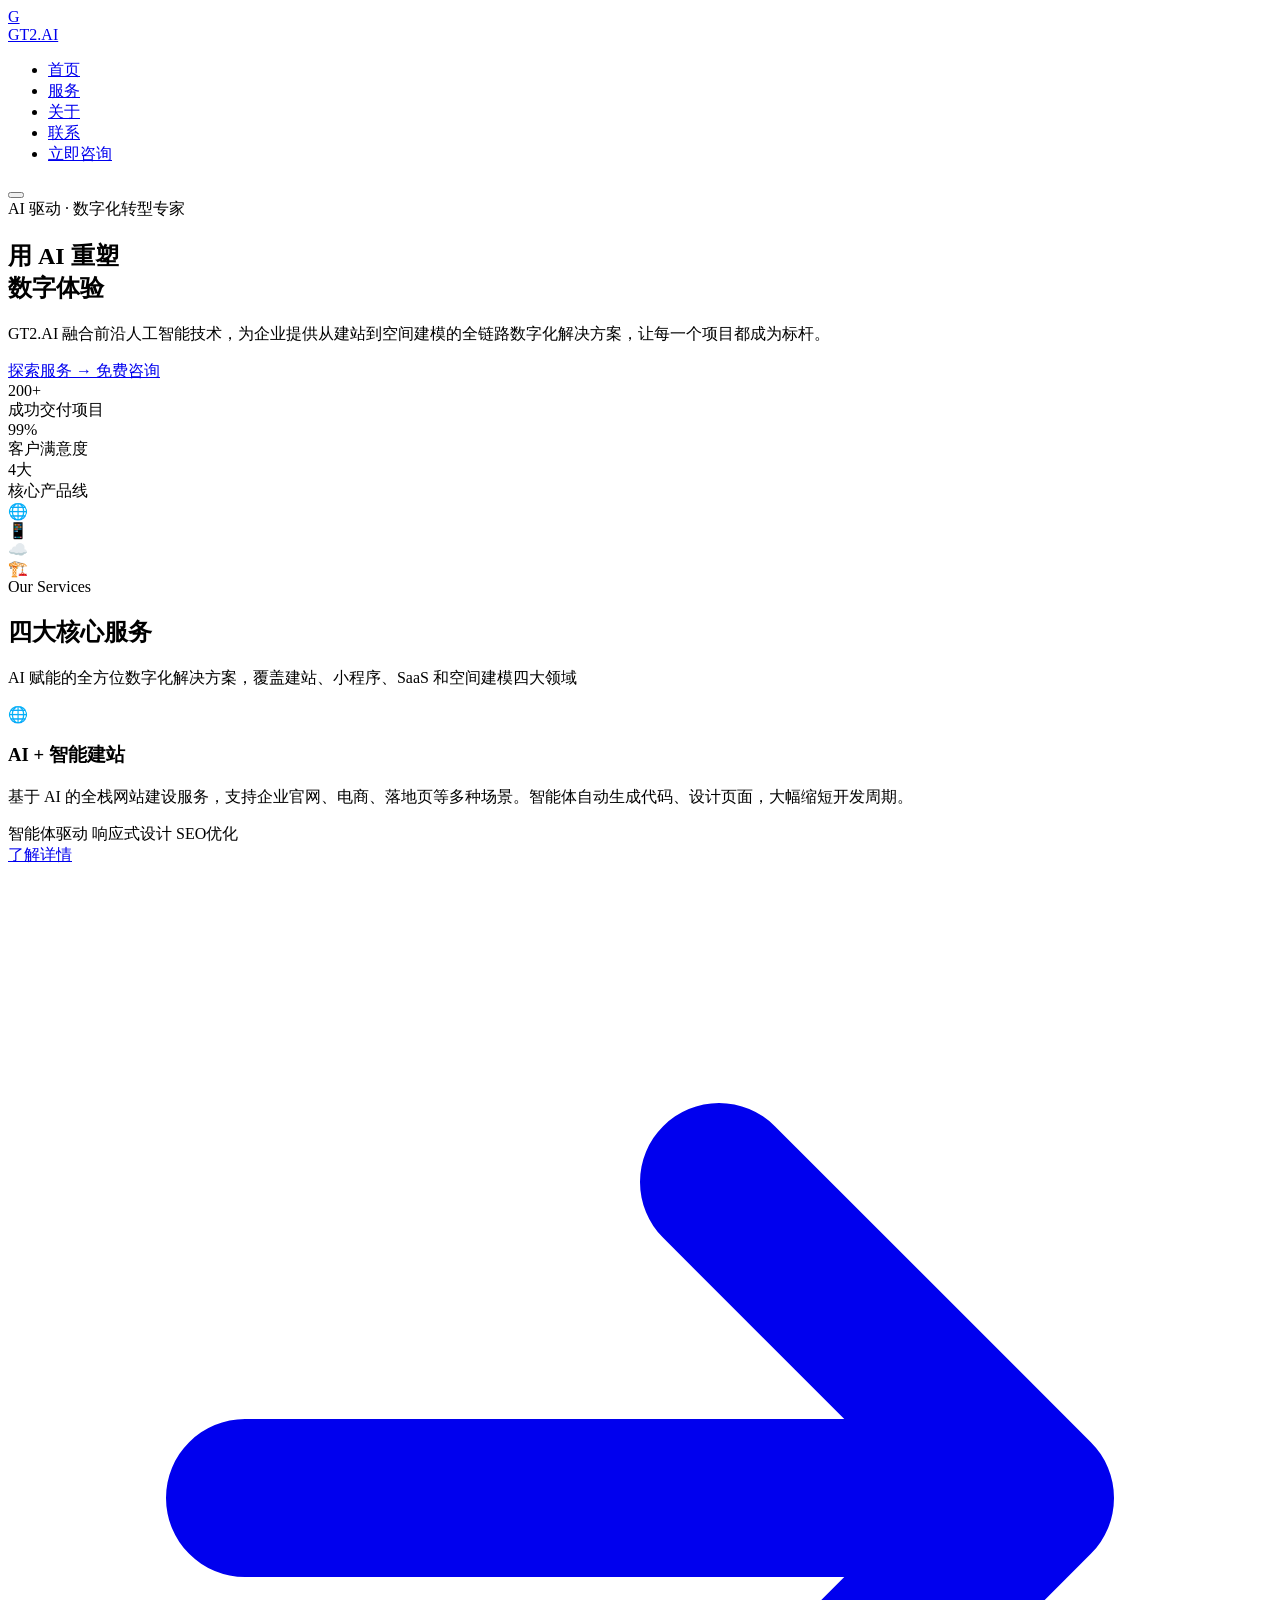
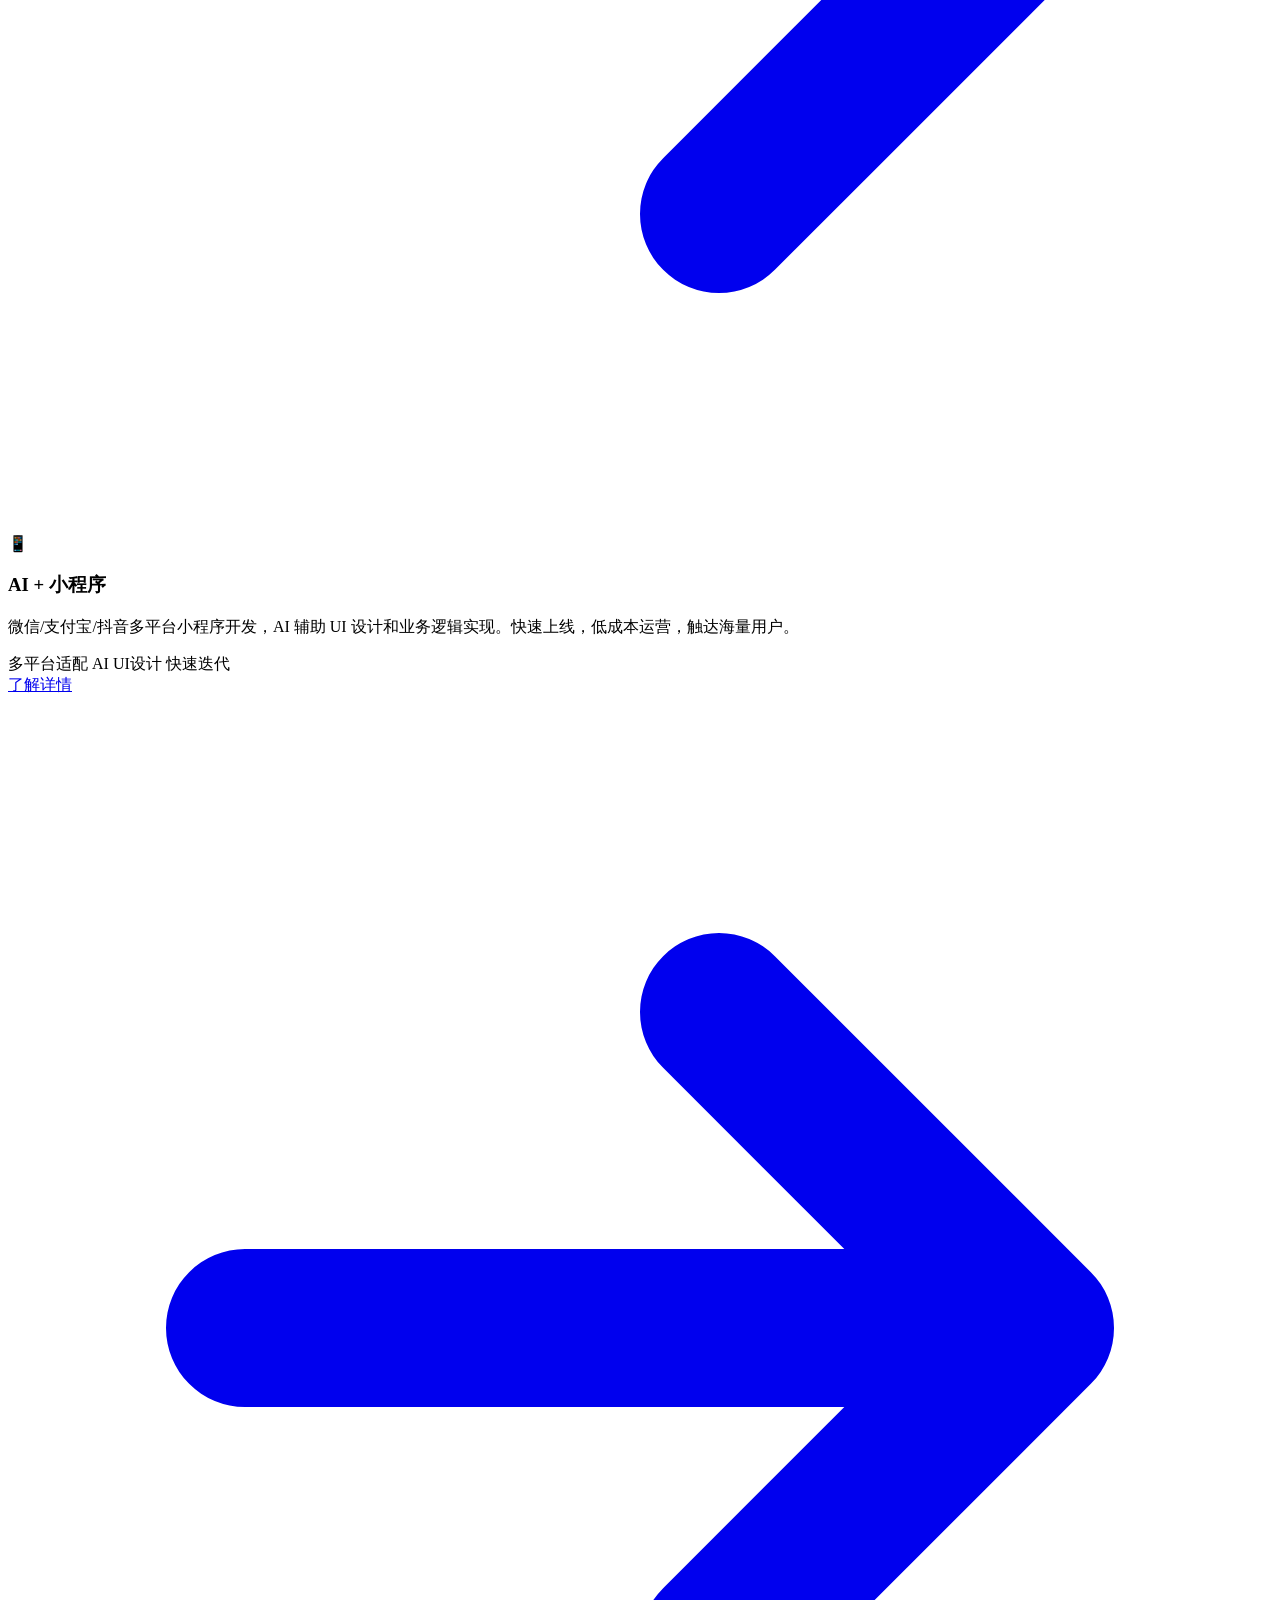
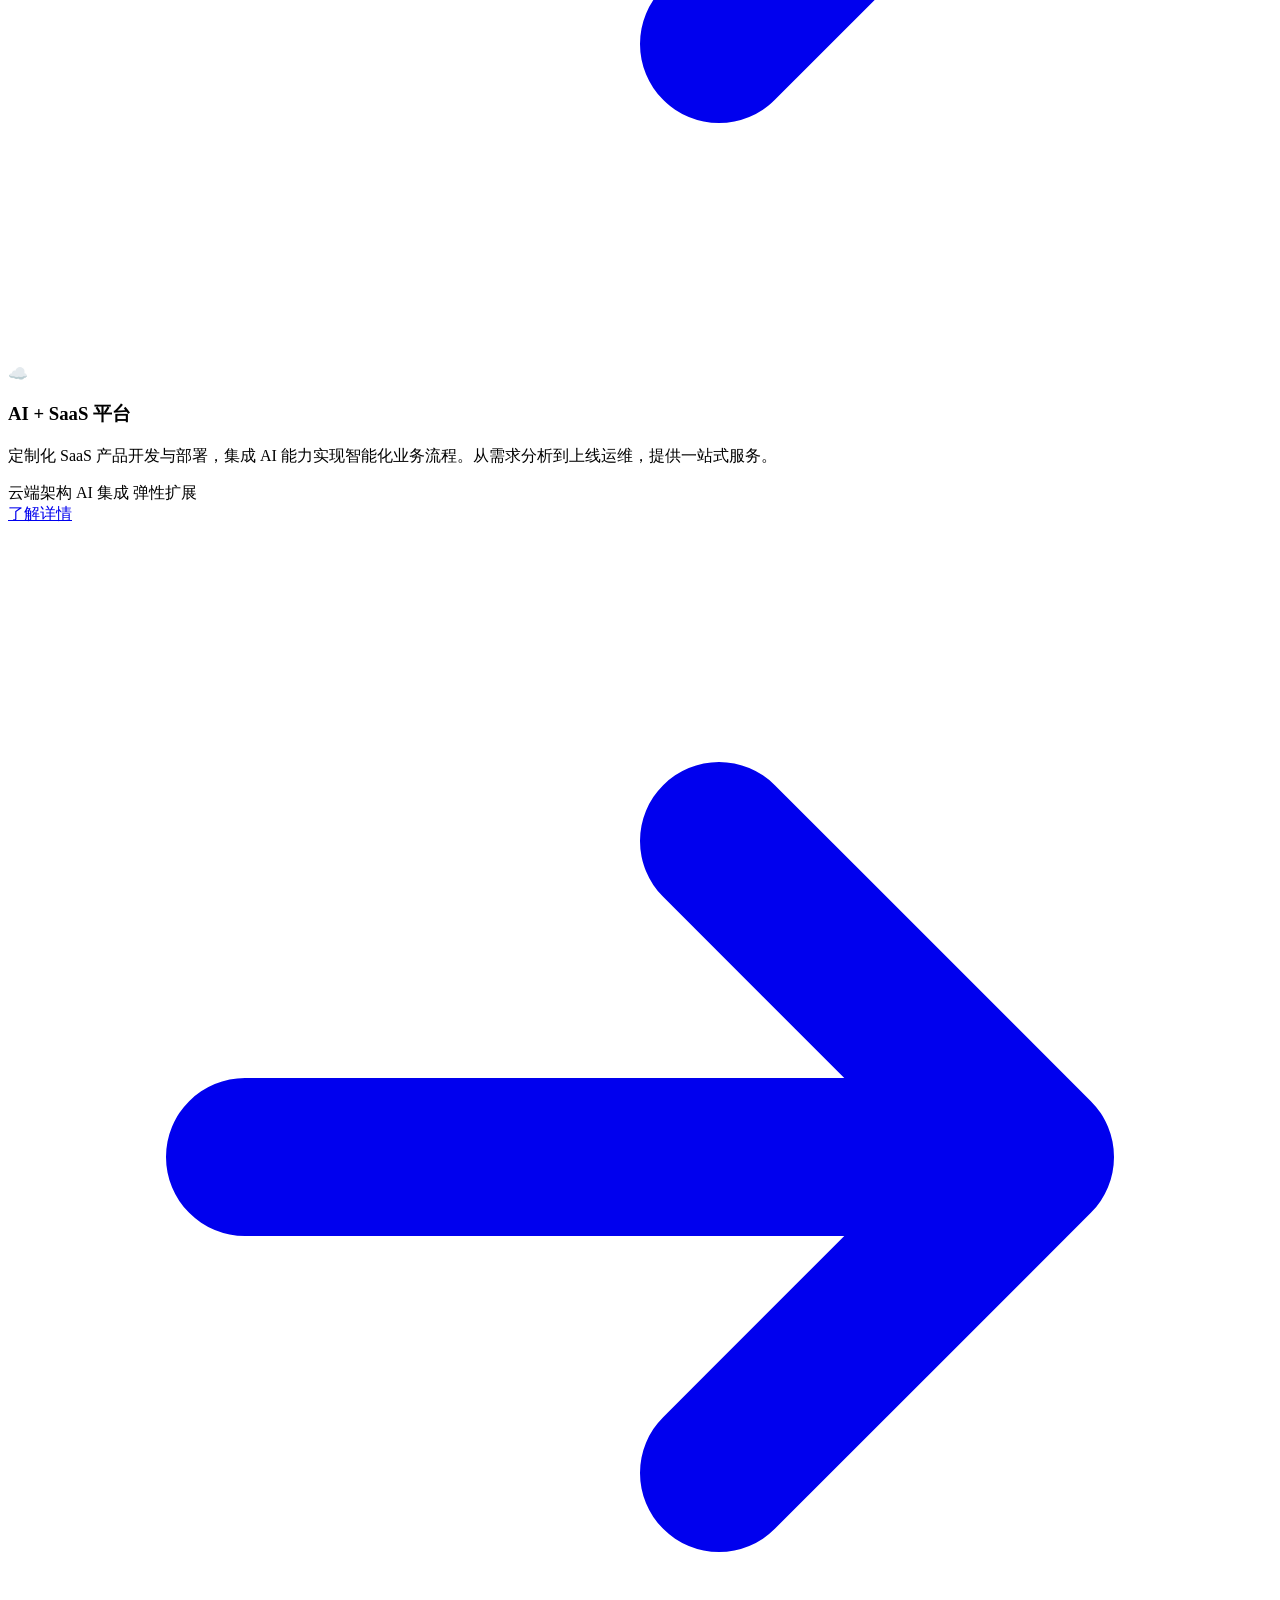
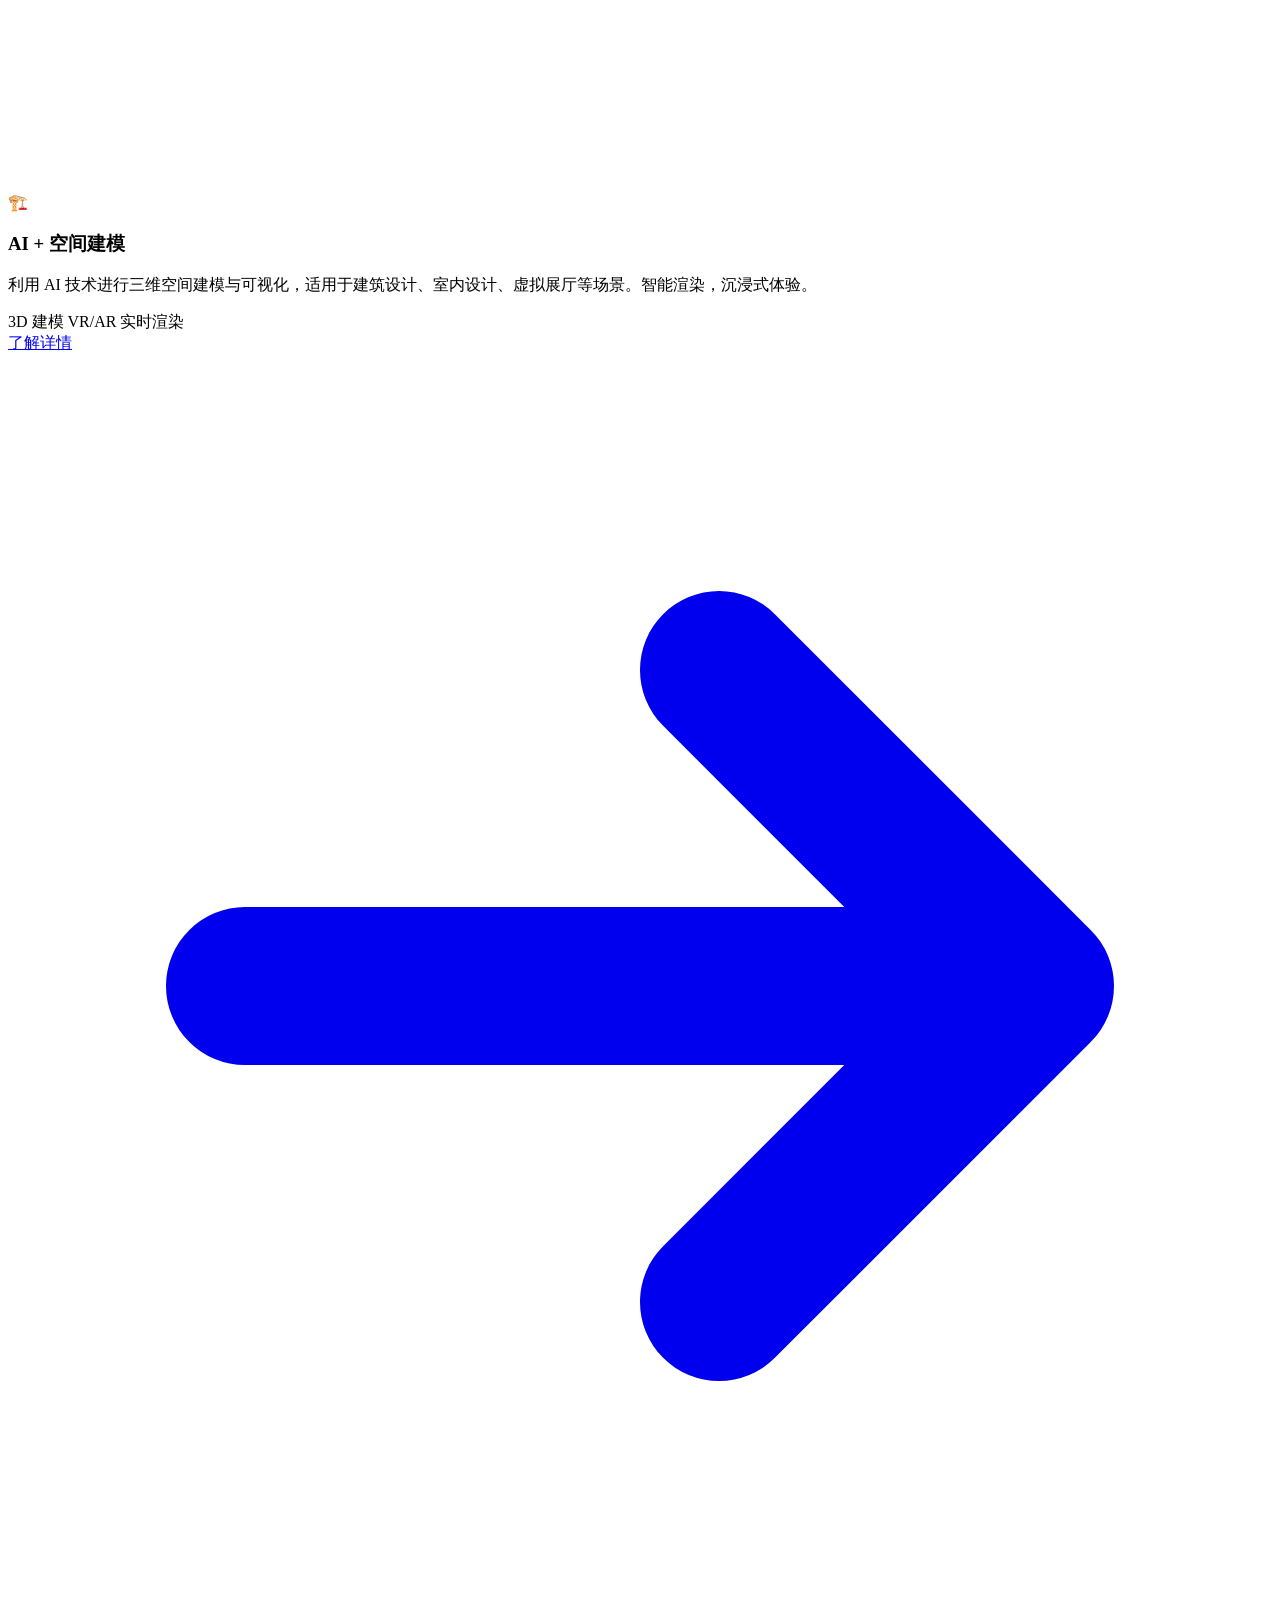
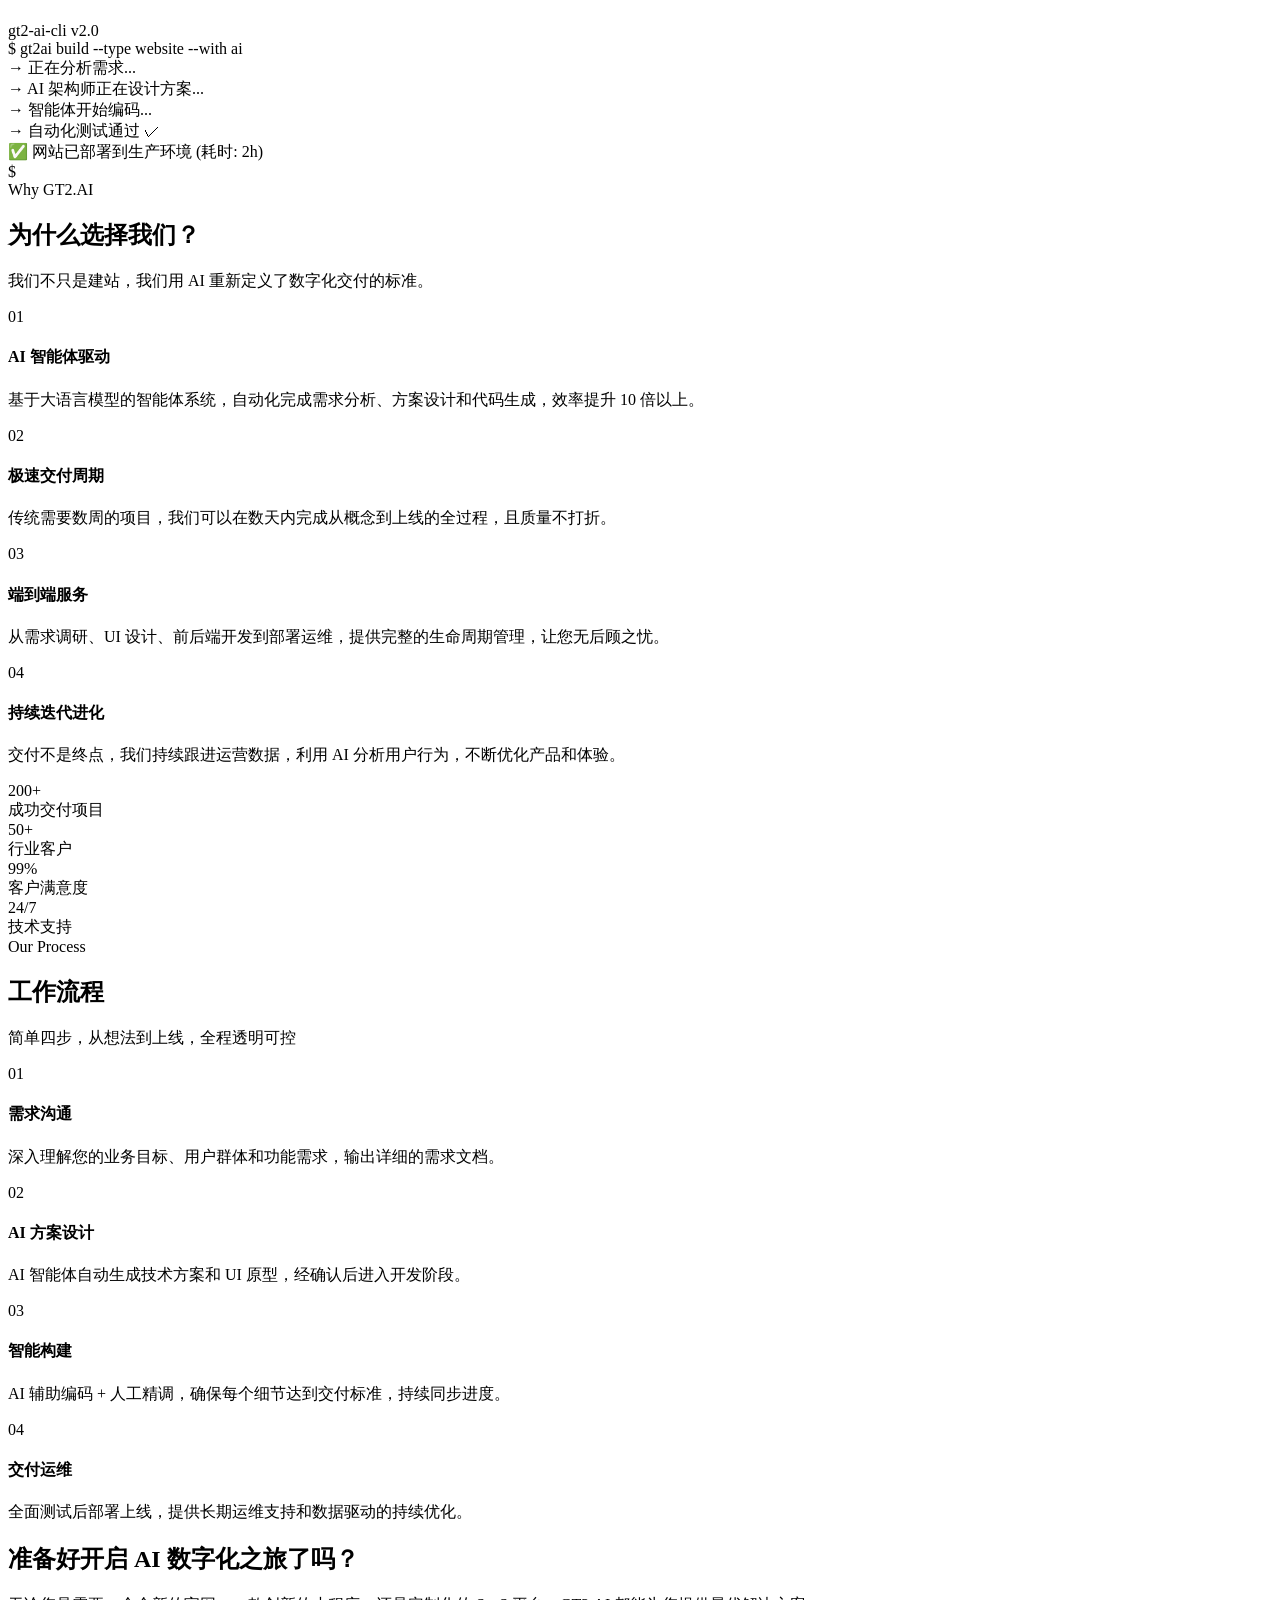
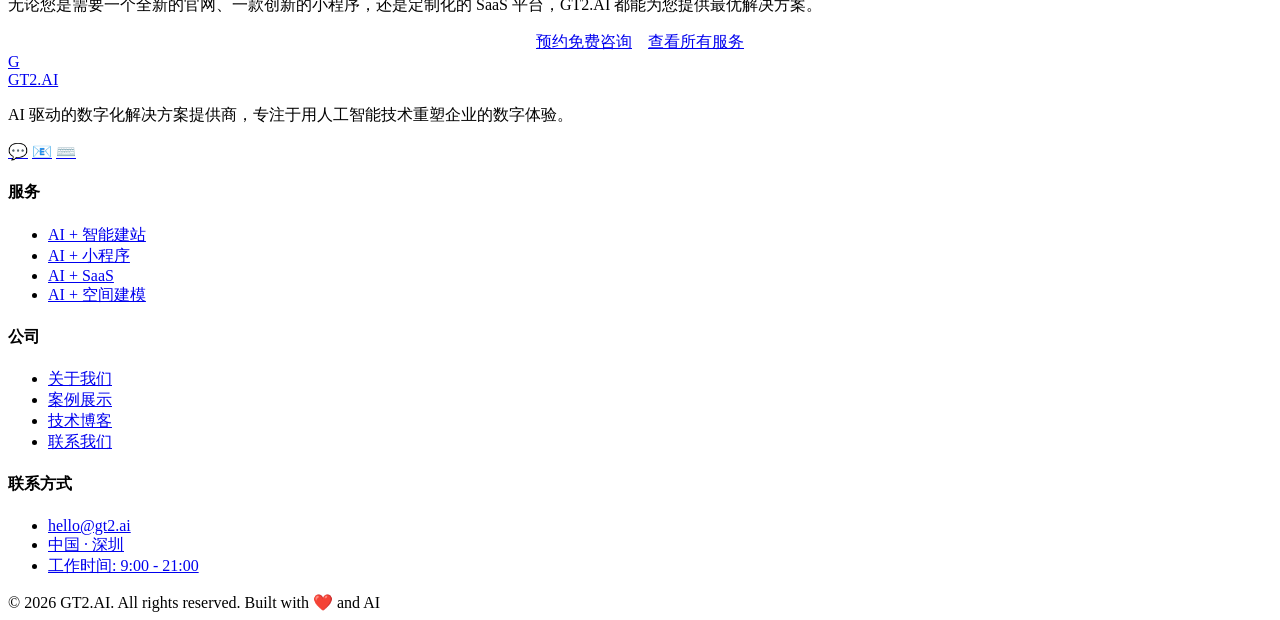
==== index.html @ e83137d7 "Add files via upload" ====
<!DOCTYPE html>
<html lang="zh-CN">
<head>
  <meta charset="UTF-8">
  <meta name="viewport" content="width=device-width, initial-scale=1.0">
  <title>GT2.AI - AI 驱动的数字化解决方案</title>
  <meta name="description" content="GT2.AI 提供AI+建站、AI+小程序、AI+SaaS、AI+空间建模等智能数字化服务，让技术赋能商业。">
  <link rel="stylesheet" href="css/style.css">
</head>
<body>

  <!-- Background Effects -->
  <div class="bg-orbs">
    <div class="bg-orb bg-orb-1"></div>
    <div class="bg-orb bg-orb-2"></div>
    <div class="bg-orb bg-orb-3"></div>
  </div>
  <div class="bg-grid"></div>

  <!-- Navigation -->
  <nav class="navbar">
    <div class="container">
      <a href="index.html" class="nav-logo">
        <div class="logo-icon">G</div>
        <span>GT2.AI</span>
      </a>
      <ul class="nav-links">
        <li><a href="index.html" class="active">首页</a></li>
        <li><a href="services.html">服务</a></li>
        <li><a href="about.html">关于</a></li>
        <li><a href="contact.html">联系</a></li>
        <li><a href="contact.html" class="btn btn-primary nav-cta">立即咨询</a></li>
      </ul>
      <button class="nav-toggle" aria-label="菜单">
        <span></span><span></span><span></span>
      </button>
    </div>
  </nav>

  <div class="content-wrapper">

    <!-- ==================== HERO ==================== -->
    <section class="hero" id="home">
      <div class="hero-container">
        <div class="hero-content">
          <div class="hero-badge">
            <span class="pulse-dot"></span>
            AI 驱动 · 数字化转型专家
          </div>
          <h1 class="hero-title">
            用 AI 重塑<br>
            <span class="gradient-text highlight">数字体验</span>
          </h1>
          <p class="hero-desc">
            GT2.AI 融合前沿人工智能技术，为企业提供从建站到空间建模的全链路数字化解决方案，让每一个项目都成为标杆。
          </p>
          <div class="hero-actions">
            <a href="services.html" class="btn btn-primary">
              探索服务 →
            </a>
            <a href="contact.html" class="btn btn-outline">
              免费咨询
            </a>
          </div>
          <div class="hero-stats">
            <div class="hero-stat">
              <div class="hero-stat-value">200+</div>
              <div class="hero-stat-label">成功交付项目</div>
            </div>
            <div class="hero-stat">
              <div class="hero-stat-value">99%</div>
              <div class="hero-stat-label">客户满意度</div>
            </div>
            <div class="hero-stat">
              <div class="hero-stat-value">4大</div>
              <div class="hero-stat-label">核心产品线</div>
            </div>
          </div>
        </div>
        <div class="hero-visual">
          <div class="hero-glow-bg"></div>
          <div class="hero-globe-container">
            <div class="hero-globe">
              <div class="globe-ring globe-ring-1"></div>
              <div class="globe-ring globe-ring-2"></div>
              <div class="globe-ring globe-ring-3"></div>
              <div class="globe-dots">
                <div class="globe-dot"></div>
                <div class="globe-dot"></div>
                <div class="globe-dot"></div>
                <div class="globe-dot"></div>
                <div class="globe-dot"></div>
                <div class="globe-dot"></div>
                <div class="globe-dot"></div>
                <div class="globe-dot"></div>
              </div>
            </div>
            <div class="floating-icon fi-1">🌐</div>
            <div class="floating-icon fi-2">📱</div>
            <div class="floating-icon fi-3">☁️</div>
            <div class="floating-icon fi-4">🏗️</div>
          </div>
        </div>
      </div>
    </section>

    <!-- ==================== SERVICES ==================== -->
    <section class="section" id="services">
      <div class="container">
        <div class="section-header animate-on-scroll">
          <div class="section-label">Our Services</div>
          <h2 class="section-title gradient-text">四大核心服务</h2>
          <p class="section-desc">AI 赋能的全方位数字化解决方案，覆盖建站、小程序、SaaS 和空间建模四大领域</p>
        </div>
        <div class="services-grid">
          
          <div class="service-card sc-1 animate-on-scroll delay-1">
            <div class="service-icon si-1">🌐</div>
            <h3>AI + 智能建站</h3>
            <p>基于 AI 的全栈网站建设服务，支持企业官网、电商、落地页等多种场景。智能体自动生成代码、设计页面，大幅缩短开发周期。</p>
            <div class="service-tags">
              <span class="service-tag">智能体驱动</span>
              <span class="service-tag">响应式设计</span>
              <span class="service-tag">SEO优化</span>
            </div>
            <a href="services.html#ai-build" class="service-link">
              了解详情
              <svg viewBox="0 0 16 16" fill="none"><path d="M3 8h10M9 4l4 4-4 4" stroke="currentColor" stroke-width="2" stroke-linecap="round" stroke-linejoin="round"/></svg>
            </a>
          </div>

          <div class="service-card sc-2 animate-on-scroll delay-2">
            <div class="service-icon si-2">📱</div>
            <h3>AI + 小程序</h3>
            <p>微信/支付宝/抖音多平台小程序开发，AI 辅助 UI 设计和业务逻辑实现。快速上线，低成本运营，触达海量用户。</p>
            <div class="service-tags">
              <span class="service-tag">多平台适配</span>
              <span class="service-tag">AI UI设计</span>
              <span class="service-tag">快速迭代</span>
            </div>
            <a href="services.html#ai-miniapp" class="service-link">
              了解详情
              <svg viewBox="0 0 16 16" fill="none"><path d="M3 8h10M9 4l4 4-4 4" stroke="currentColor" stroke-width="2" stroke-linecap="round" stroke-linejoin="round"/></svg>
            </a>
          </div>

          <div class="service-card sc-3 animate-on-scroll delay-3">
            <div class="service-icon si-3">☁️</div>
            <h3>AI + SaaS 平台</h3>
            <p>定制化 SaaS 产品开发与部署，集成 AI 能力实现智能化业务流程。从需求分析到上线运维，提供一站式服务。</p>
            <div class="service-tags">
              <span class="service-tag">云端架构</span>
              <span class="service-tag">AI 集成</span>
              <span class="service-tag">弹性扩展</span>
            </div>
            <a href="services.html#ai-saas" class="service-link">
              了解详情
              <svg viewBox="0 0 16 16" fill="none"><path d="M3 8h10M9 4l4 4-4 4" stroke="currentColor" stroke-width="2" stroke-linecap="round" stroke-linejoin="round"/></svg>
            </a>
          </div>

          <div class="service-card sc-4 animate-on-scroll delay-4">
            <div class="service-icon si-4">🏗️</div>
            <h3>AI + 空间建模</h3>
            <p>利用 AI 技术进行三维空间建模与可视化，适用于建筑设计、室内设计、虚拟展厅等场景。智能渲染，沉浸式体验。</p>
            <div class="service-tags">
              <span class="service-tag">3D 建模</span>
              <span class="service-tag">VR/AR</span>
              <span class="service-tag">实时渲染</span>
            </div>
            <a href="services.html#ai-modeling" class="service-link">
              了解详情
              <svg viewBox="0 0 16 16" fill="none"><path d="M3 8h10M9 4l4 4-4 4" stroke="currentColor" stroke-width="2" stroke-linecap="round" stroke-linejoin="round"/></svg>
            </a>
          </div>

        </div>
      </div>
    </section>

    <!-- ==================== FEATURES / WHY US ==================== -->
    <section class="section" id="features">
      <div class="container">
        <div class="features-showcase">
          <div class="feature-visual animate-on-scroll">
            <div class="feature-terminal">
              <div class="terminal-header">
                <div class="terminal-dot td-red"></div>
                <div class="terminal-dot td-yellow"></div>
                <div class="terminal-dot td-green"></div>
                <div class="terminal-title">gt2-ai-cli v2.0</div>
              </div>
              <div class="terminal-body">
                <div class="terminal-line">$ <span class="tc">gt2ai</span> <span class="tp">build</span> <span class="flag">--type</span> website <span class="flag">--with</span> ai</div>
                <div class="terminal-line output">→ 正在分析需求...</div>
                <div class="terminal-line output">→ AI 架构师正在设计方案...</div>
                <div class="terminal-line output">→ 智能体开始编码...</div>
                <div class="terminal-line output">→ 自动化测试通过 ✓</div>
                <div class="terminal-line success">✅ 网站已部署到生产环境 (耗时: 2h)</div>
                <div class="terminal-line">$ <span class="tcursr"></span></div>
              </div>
            </div>
          </div>
          <div class="feature-list">
            <div class="section-header" style="text-align:left;">
              <div class="section-label">Why GT2.AI</div>
              <h2 class="section-title">为什么选择我们？</h2>
              <p class="section-desc">我们不只是建站，我们用 AI 重新定义了数字化交付的标准。</p>
            </div>
            
            <div class="feature-item animate-on-scroll delay-1">
              <div class="feature-num">01</div>
              <div class="feature-info">
                <h4>AI 智能体驱动</h4>
                <p>基于大语言模型的智能体系统，自动化完成需求分析、方案设计和代码生成，效率提升 10 倍以上。</p>
              </div>
            </div>
            
            <div class="feature-item animate-on-scroll delay-2">
              <div class="feature-num">02</div>
              <div class="feature-info">
                <h4>极速交付周期</h4>
                <p>传统需要数周的项目，我们可以在数天内完成从概念到上线的全过程，且质量不打折。</p>
              </div>
            </div>
            
            <div class="feature-item animate-on-scroll delay-3">
              <div class="feature-num">03</div>
              <div class="feature-info">
                <h4>端到端服务</h4>
                <p>从需求调研、UI 设计、前后端开发到部署运维，提供完整的生命周期管理，让您无后顾之忧。</p>
              </div>
            </div>
            
            <div class="feature-item animate-on-scroll delay-4">
              <div class="feature-num">04</div>
              <div class="feature-info">
                <h4>持续迭代进化</h4>
                <p>交付不是终点，我们持续跟进运营数据，利用 AI 分析用户行为，不断优化产品和体验。</p>
              </div>
            </div>
          </div>
        </div>
      </div>
    </section>

    <!-- ==================== STATS BAR ==================== -->
    <section class="stats-bar">
      <div class="container">
        <div class="stats-grid">
          <div class="stat-item animate-on-scroll">
            <div class="stat-number">200+</div>
            <div class="stat-label">成功交付项目</div>
          </div>
          <div class="stat-item animate-on-scroll delay-1">
            <div class="stat-number">50+</div>
            <div class="stat-label">行业客户</div>
          </div>
          <div class="stat-item animate-on-scroll delay-2">
            <div class="stat-number">99%</div>
            <div class="stat-label">客户满意度</div>
          </div>
          <div class="stat-item animate-on-scroll delay-3">
            <div class="stat-number">24/7</div>
            <div class="stat-label">技术支持</div>
          </div>
        </div>
      </div>
    </section>

    <!-- ==================== PROCESS ==================== -->
    <section class="section" id="process">
      <div class="container">
        <div class="section-header animate-on-scroll">
          <div class="section-label">Our Process</div>
          <h2 class="section-title">工作流程</h2>
          <p class="section-desc">简单四步，从想法到上线，全程透明可控</p>
        </div>
        <div class="process-timeline">
          <div class="process-step animate-on-scroll delay-1">
            <div class="process-step-num">01</div>
            <h4>需求沟通</h4>
            <p>深入理解您的业务目标、用户群体和功能需求，输出详细的需求文档。</p>
          </div>
          <div class="process-step animate-on-scroll delay-2">
            <div class="process-step-num">02</div>
            <h4>AI 方案设计</h4>
            <p>AI 智能体自动生成技术方案和 UI 原型，经确认后进入开发阶段。</p>
          </div>
          <div class="process-step animate-on-scroll delay-3">
            <div class="process-step-num">03</div>
            <h4>智能构建</h4>
            <p>AI 辅助编码 + 人工精调，确保每个细节达到交付标准，持续同步进度。</p>
          </div>
          <div class="process-step animate-on-scroll delay-4">
            <div class="process-step-num">04</div>
            <h4>交付运维</h4>
            <p>全面测试后部署上线，提供长期运维支持和数据驱动的持续优化。</p>
          </div>
        </div>
      </div>
    </section>

    <!-- ==================== CTA ==================== -->
    <section class="cta-section">
      <div class="container">
        <div class="cta-box animate-on-scroll">
          <div class="cta-glow"></div>
          <h2 class="cta-title">准备好开启 AI 数字化之旅了吗？</h2>
          <p class="cta-desc">无论您是需要一个全新的官网、一款创新的小程序，还是定制化的 SaaS 平台，GT2.AI 都能为您提供最优解决方案。</p>
          <div style="display:flex;gap:16px;justify-content:center;position:relative;z-index:1;">
            <a href="contact.html" class="btn btn-primary">预约免费咨询</a>
            <a href="services.html" class="btn btn-outline">查看所有服务</a>
          </div>
        </div>
      </div>
    </section>

  </div><!-- end content-wrapper -->

  <!-- ==================== FOOTER ==================== -->
  <footer class="footer">
    <div class="container">
      <div class="footer-grid">
        <div class="footer-brand">
          <a href="index.html" class="nav-logo">
            <div class="logo-icon">G</div>
            <span>GT2.AI</span>
          </a>
          <p>AI 驱动的数字化解决方案提供商，专注于用人工智能技术重塑企业的数字体验。</p>
          <div class="footer-social">
            <a href="#" title="微信">💬</a>
            <a href="#" title="邮箱">📧</a>
            <a href="#" title="GitHub">⌨️</a>
          </div>
        </div>
        <div class="footer-col">
          <h4>服务</h4>
          <ul>
            <li><a href="services.html#ai-build">AI + 智能建站</a></li>
            <li><a href="services.html#ai-miniapp">AI + 小程序</a></li>
            <li><a href="services.html#ai-saas">AI + SaaS</a></li>
            <li><a href="services.html#ai-modeling">AI + 空间建模</a></li>
          </ul>
        </div>
        <div class="footer-col">
          <h4>公司</h4>
          <ul>
            <li><a href="about.html">关于我们</a></li>
            <li><a href="#">案例展示</a></li>
            <li><a href="#">技术博客</a></li>
            <li><a href="contact.html">联系我们</a></li>
          </ul>
        </div>
        <div class="footer-col">
          <h4>联系方式</h4>
          <ul>
            <li><a href="mailto:hello@gt2.ai">hello@gt2.ai</a></li>
            <li><a href="#">中国 · 深圳</a></li>
            <li><a href="#">工作时间: 9:00 - 21:00</a></li>
          </ul>
        </div>
      </div>
      <div class="footer-bottom">
        <span>&copy; 2026 GT2.AI. All rights reserved.</span>
        <span>Built with ❤️ and AI</span>
      </div>
    </div>
  </footer>

  <script src="js/main.js"></script>
</body>
</html>
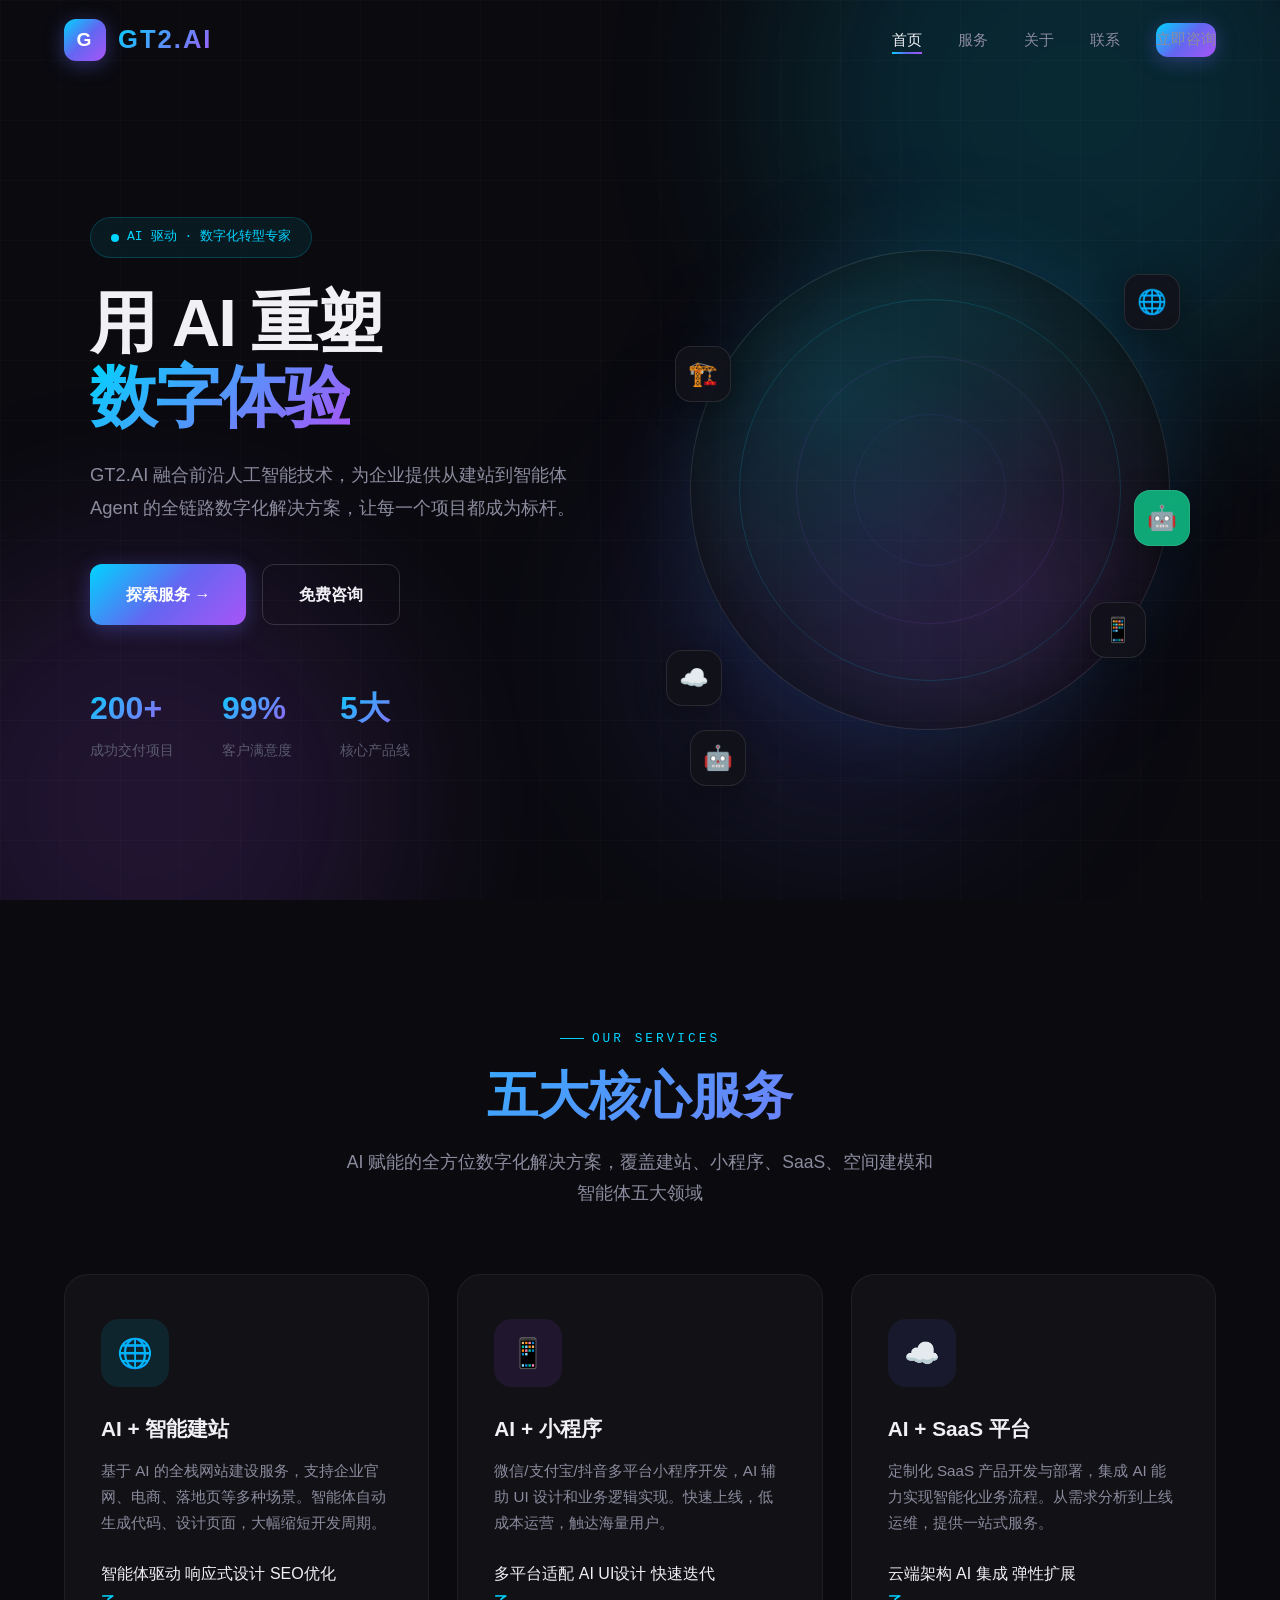
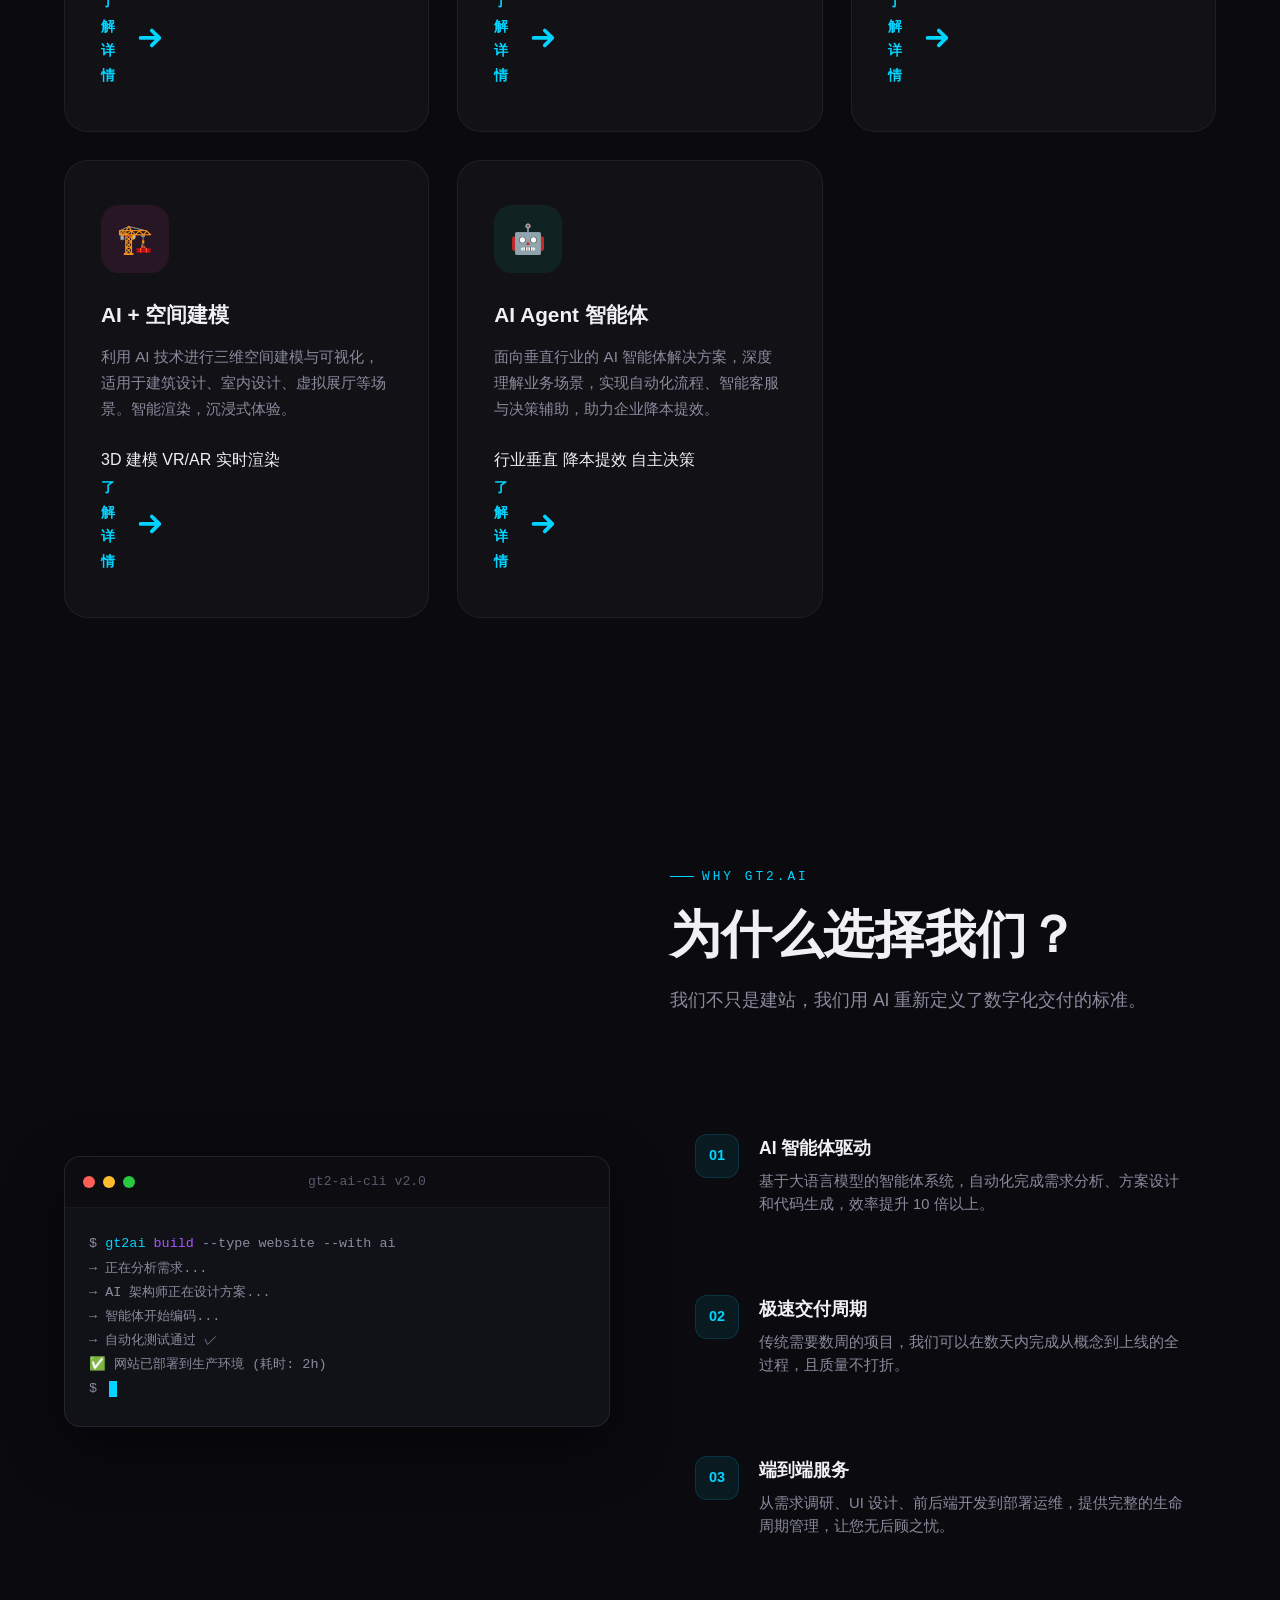
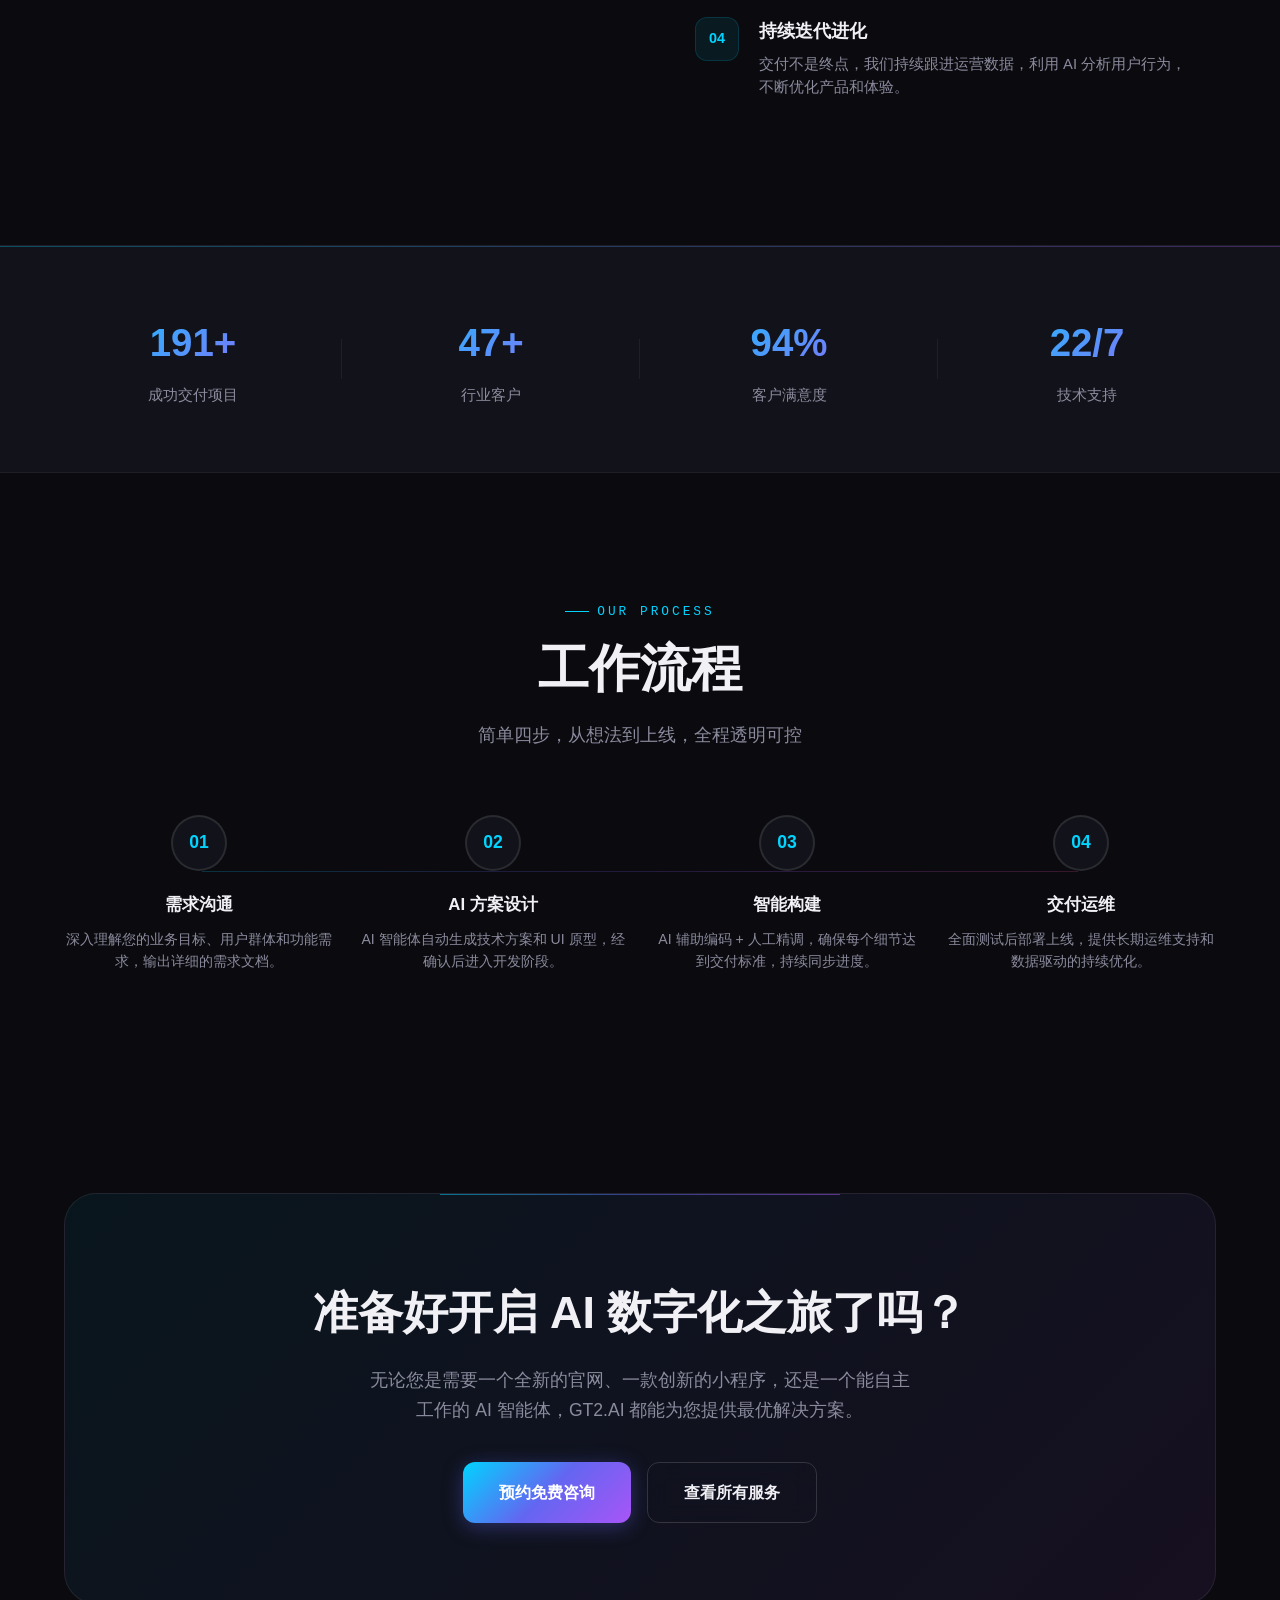
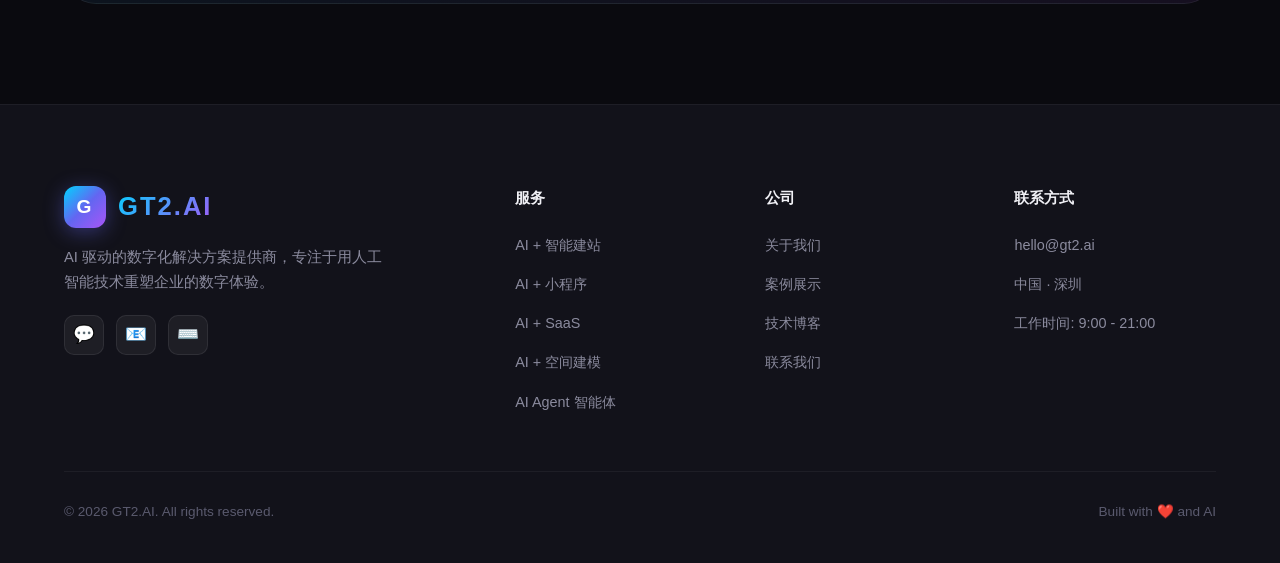
==== commit 39c24597: "Add files via upload" ====
--- a/index.html
+++ b/index.html
@@ -4,7 +4,7 @@
   <meta charset="UTF-8">
   <meta name="viewport" content="width=device-width, initial-scale=1.0">
   <title>GT2.AI - AI 驱动的数字化解决方案</title>
-  <meta name="description" content="GT2.AI 提供AI+建站、AI+小程序、AI+SaaS、AI+空间建模等智能数字化服务，让技术赋能商业。">
+  <meta name="description" content="GT2.AI 提供AI建站、AI小程序、AI SaaS、AI空间建模、AI Agent智能体等全栈数字化服务，让技术赋能商业。">
   <link rel="stylesheet" href="css/style.css">
 </head>
 <body>
@@ -52,7 +52,7 @@
             <span class="gradient-text highlight">数字体验</span>
           </h1>
           <p class="hero-desc">
-            GT2.AI 融合前沿人工智能技术，为企业提供从建站到空间建模的全链路数字化解决方案，让每一个项目都成为标杆。
+            GT2.AI 融合前沿人工智能技术，为企业提供从建站到智能体 Agent 的全链路数字化解决方案，让每一个项目都成为标杆。
           </p>
           <div class="hero-actions">
             <a href="services.html" class="btn btn-primary">
@@ -72,7 +72,7 @@
               <div class="hero-stat-label">客户满意度</div>
             </div>
             <div class="hero-stat">
-              <div class="hero-stat-value">4大</div>
+              <div class="hero-stat-value">5大</div>
               <div class="hero-stat-label">核心产品线</div>
             </div>
           </div>
@@ -99,6 +99,8 @@
             <div class="floating-icon fi-2">📱</div>
             <div class="floating-icon fi-3">☁️</div>
             <div class="floating-icon fi-4">🏗️</div>
+            <div class="floating-icon" style="top:50%;right:-20px;background:rgba(16,185,129,0.9);animation:float-icon 6s ease-in-out infinite -3s;color:#fff;font-size:1.5rem;">🤖</div>
+            <div class="floating-icon fi-5">🤖</div>
           </div>
         </div>
       </div>
@@ -109,8 +111,8 @@
       <div class="container">
         <div class="section-header animate-on-scroll">
           <div class="section-label">Our Services</div>
-          <h2 class="section-title gradient-text">四大核心服务</h2>
-          <p class="section-desc">AI 赋能的全方位数字化解决方案，覆盖建站、小程序、SaaS 和空间建模四大领域</p>
+          <h2 class="section-title gradient-text">五大核心服务</h2>
+          <p class="section-desc">AI 赋能的全方位数字化解决方案，覆盖建站、小程序、SaaS、空间建模和智能体五大领域</p>
         </div>
         <div class="services-grid">
           
@@ -169,6 +171,21 @@
               <span class="service-tag">实时渲染</span>
             </div>
             <a href="services.html#ai-modeling" class="service-link">
+              了解详情
+              <svg viewBox="0 0 16 16" fill="none"><path d="M3 8h10M9 4l4 4-4 4" stroke="currentColor" stroke-width="2" stroke-linecap="round" stroke-linejoin="round"/></svg>
+            </a>
+          </div>
+
+          <div class="service-card sc-5 animate-on-scroll delay-1">
+            <div class="service-icon si-5">🤖</div>
+            <h3>AI Agent 智能体</h3>
+            <p>面向垂直行业的 AI 智能体解决方案，深度理解业务场景，实现自动化流程、智能客服与决策辅助，助力企业降本提效。</p>
+            <div class="service-tags">
+              <span class="service-tag">行业垂直</span>
+              <span class="service-tag">降本提效</span>
+              <span class="service-tag">自主决策</span>
+            </div>
+            <a href="services.html#ai-agent" class="service-link">
               了解详情
               <svg viewBox="0 0 16 16" fill="none"><path d="M3 8h10M9 4l4 4-4 4" stroke="currentColor" stroke-width="2" stroke-linecap="round" stroke-linejoin="round"/></svg>
             </a>
@@ -307,7 +324,7 @@
         <div class="cta-box animate-on-scroll">
           <div class="cta-glow"></div>
           <h2 class="cta-title">准备好开启 AI 数字化之旅了吗？</h2>
-          <p class="cta-desc">无论您是需要一个全新的官网、一款创新的小程序，还是定制化的 SaaS 平台，GT2.AI 都能为您提供最优解决方案。</p>
+          <p class="cta-desc">无论您是需要一个全新的官网、一款创新的小程序，还是一个能自主工作的 AI 智能体，GT2.AI 都能为您提供最优解决方案。</p>
           <div style="display:flex;gap:16px;justify-content:center;position:relative;z-index:1;">
             <a href="contact.html" class="btn btn-primary">预约免费咨询</a>
             <a href="services.html" class="btn btn-outline">查看所有服务</a>
@@ -341,6 +358,7 @@
             <li><a href="services.html#ai-miniapp">AI + 小程序</a></li>
             <li><a href="services.html#ai-saas">AI + SaaS</a></li>
             <li><a href="services.html#ai-modeling">AI + 空间建模</a></li>
+            <li><a href="services.html#ai-agent">AI Agent 智能体</a></li>
           </ul>
         </div>
         <div class="footer-col">
--- a/css/style.css
+++ b/css/style.css
@@ -0,0 +1,482 @@
+/* ============================================
+   GT2.AI - Global Style System
+   现代科技感 AI 品牌官网
+   ============================================ */
+
+/* ---------- Google Fonts Import ---------- */
+@import url('https://fonts.googleapis.com/css2?family=Orbitron:wght@400;500;600;700;800;900&family=Noto+Sans+SC:wght@300;400;500;600;700&family=JetBrains+Mono:wght@400;500&display=swap');
+
+/* ---------- CSS Variables ---------- */
+:root {
+  --bg-primary: #0a0a0f;
+  --bg-secondary: #12121a;
+  --bg-card: rgba(255, 255, 255, 0.03);
+  --bg-card-hover: rgba(255, 255, 255, 0.06);
+  --accent-cyan: #00d4ff;
+  --accent-blue: #6366f1;
+  --accent-purple: #a855f7;
+  --accent-pink: #ec4899;
+  --accent-green: #10b981;
+  --gradient-primary: linear-gradient(135deg, #00d4ff 0%, #6366f1 50%, #a855f7 100%);
+  --gradient-text: linear-gradient(135deg, #00d4ff, #a855f7);
+  --text-primary: #f0f0f5;
+  --text-secondary: #8b8b9e;
+  --text-muted: #5a5a6e;
+  --font-display: 'Orbitron', sans-serif;
+  --font-body: 'Noto Sans SC', sans-serif;
+  --font-mono: 'JetBrains Mono', monospace;
+  --nav-height: 80px;
+  --container-max: 1200px;
+  --section-padding: 120px;
+  --ease-out: cubic-bezier(0.16, 1, 0.3, 1);
+}
+
+/* ---------- Reset ---------- */
+*, *::before, *::after { margin: 0; padding: 0; box-sizing: border-box; }
+html { scroll-behavior: smooth; font-size: 16px; }
+body {
+  font-family: var(--font-body);
+  background-color: var(--bg-primary);
+  color: var(--text-primary);
+  line-height: 1.7;
+  overflow-x: hidden;
+  -webkit-font-smoothing: antialiased;
+}
+::selection { background: rgba(99, 102, 241, 0.3); color: #fff; }
+a { color: inherit; text-decoration: none; }
+img { max-width: 100%; height: auto; }
+
+::-webkit-scrollbar { width: 6px; }
+::-webkit-scrollbar-track { background: var(--bg-primary); }
+::-webkit-scrollbar-thumb { background: linear-gradient(var(--accent-cyan), var(--accent-purple)); border-radius: 3px; }
+
+/* ---------- Utility ---------- */
+.container { max-width: var(--container-max); margin: 0 auto; padding: 0 24px; }
+.gradient-text {
+  background: var(--gradient-text);
+  -webkit-background-clip: text;
+  -webkit-text-fill-color: transparent;
+}
+.section-label {
+  display: inline-flex; align-items: center; gap: 8px;
+  font-family: var(--font-mono); font-size: 0.8rem;
+  letter-spacing: 3px; text-transform: uppercase;
+  color: var(--accent-cyan); margin-bottom: 16px;
+}
+.section-label::before {
+  content: ''; width: 24px; height: 1px; background: var(--accent-cyan);
+}
+.section-title {
+  font-family: var(--font-display); font-size: clamp(2rem, 4vw, 3.2rem);
+  font-weight: 700; line-height: 1.2; margin-bottom: 20px;
+}
+.section-desc { font-size: 1.1rem; color: var(--text-secondary); max-width: 600px; line-height: 1.8; }
+.section-header { text-align: center; margin-bottom: 64px; }
+.section-header .section-desc { margin: 0 auto; }
+
+/* ---------- Buttons ---------- */
+.btn {
+  display: inline-flex; align-items: center; gap: 10px;
+  padding: 16px 36px; border-radius: 12px;
+  font-family: var(--font-body); font-size: 1rem; font-weight: 600;
+  cursor: pointer; transition: all 0.4s var(--ease-out);
+  position: relative; overflow: hidden; border: none;
+}
+.btn-primary {
+  background: var(--gradient-primary); color: #fff;
+  box-shadow: 0 4px 20px rgba(99, 102, 241, 0.35);
+}
+.btn-primary:hover {
+  transform: translateY(-3px);
+  box-shadow: 0 8px 40px rgba(99, 102, 241, 0.5), 0 0 60px rgba(0, 212, 255, 0.15);
+}
+.btn-outline {
+  background: transparent; color: var(--text-primary);
+  border: 1px solid rgba(255, 255, 255, 0.15); backdrop-filter: blur(10px);
+}
+.btn-outline:hover {
+  border-color: var(--accent-cyan); color: var(--accent-cyan);
+  background: rgba(0, 212, 255, 0.05); transform: translateY(-3px);
+}
+
+/* ---------- Background Effects ---------- */
+.bg-orbs {
+  position: fixed; top: 0; left: 0; width: 100%; height: 100%;
+  pointer-events: none; z-index: 0; overflow: hidden;
+}
+.bg-orb {
+  position: absolute; border-radius: 50%;
+  filter: blur(100px); opacity: 0.15;
+  animation: float 20s ease-in-out infinite;
+}
+.bg-orb-1 { width: 600px; height: 600px; background: var(--accent-cyan); top: -200px; right: -100px; animation-delay: 0s; }
+.bg-orb-2 { width: 500px; height: 500px; background: var(--accent-purple); bottom: -150px; left: -100px; animation-delay: -7s; }
+.bg-orb-3 { width: 400px; height: 400px; background: var(--accent-blue); top: 50%; left: 50%; animation-delay: -14s; }
+
+@keyframes float {
+  0%, 100% { transform: translate(0, 0) scale(1); }
+  25% { transform: translate(50px, -80px) scale(1.1); }
+  50% { transform: translate(-30px, 60px) scale(0.95); }
+  75% { transform: translate(80px, 30px) scale(1.05); }
+}
+
+.bg-grid {
+  position: fixed; top: 0; left: 0; width: 100%; height: 100%;
+  background-image:
+    linear-gradient(rgba(255,255,255,0.02) 1px, transparent 1px),
+    linear-gradient(90deg, rgba(255,255,255,0.02) 1px, transparent 1px);
+  background-size: 60px 60px; pointer-events: none; z-index: 0;
+}
+
+.content-wrapper { position: relative; z-index: 2; }
+
+.section { padding: var(--section-padding) 0; position: relative; }
+
+/* ---------- Scroll Animations ---------- */
+.animate-on-scroll {
+  opacity: 0; transform: translateY(40px);
+  transition: all 0.8s var(--ease-out);
+}
+.animate-on-scroll.animated { opacity: 1; transform: translateY(0); }
+.animate-on-scroll.delay-1 { transition-delay: 0.1s; }
+.animate-on-scroll.delay-2 { transition-delay: 0.2s; }
+.animate-on-scroll.delay-3 { transition-delay: 0.3s; }
+.animate-on-scroll.delay-4 { transition-delay: 0.4s; }
+
+@keyframes fadeInUp { from{opacity:0;transform:translateY(40px)} to{opacity:1;transform:translateY(0)} }
+@keyframes scaleIn { from{opacity:0;transform:scale(0.9)} to{opacity:1;transform:scale(1)} }
+@keyframes pulse-glow {
+  0%,100%{box-shadow:0 0 20px rgba(0,212,255,0.2)}
+  50%{box-shadow:0 0 40px rgba(0,212,255,0.4),0 0 80px rgba(168,85,247,0.15)}
+}
+@keyframes rotate-slow { from{transform:rotate(0deg)} to{transform:rotate(360deg)} }
+
+/* ========== NAVBAR ========== */
+.navbar {
+  position: fixed; top: 0; left: 0; right: 0; height: var(--nav-height);
+  display: flex; align-items: center; z-index: 1000;
+  transition: all 0.4s var(--ease-out); background: transparent;
+}
+.navbar.scrolled {
+  background: rgba(10,10,15,0.85); backdrop-filter: blur(20px);
+  border-bottom: 1px solid rgba(255,255,255,0.05);
+}
+.navbar .container { display: flex; align-items: center; justify-content: space-between; width: 100%; }
+
+.nav-logo { display: flex; align-items: center; gap: 12px; font-family: var(--font-display); font-size: 1.6rem; font-weight: 800; letter-spacing: 2px; }
+.nav-logo .logo-icon {
+  width: 42px; height: 42px; background: var(--gradient-primary);
+  border-radius: 12px; display: flex; align-items: center; justify-content: center;
+  font-size: 1.2rem; font-weight: 900; color: #fff;
+  box-shadow: 0 4px 20px rgba(99,102,241,0.4);
+}
+.nav-logo span { background: var(--gradient-text); -webkit-background-clip: text; -webkit-text-fill-color: transparent; }
+
+.nav-links { display: flex; align-items: center; gap: 36px; list-style: none; }
+.nav-links a {
+  font-size: 0.92rem; font-weight: 500; color: var(--text-secondary);
+  position: relative; padding: 4px 0; transition: color 0.3s;
+}
+.nav-links a::after {
+  content:''; position:absolute; bottom:-2px; left:0; width:0; height:2px;
+  background: var(--gradient-primary); transition: width 0.3s var(--ease-out);
+}
+.nav-links a:hover, .nav-links a.active { color: var(--text-primary); }
+.nav-links a:hover::after, .nav-links a.active::after { width: 100%; }
+
+.nav-toggle { display: none; flex-direction: column; gap: 6px; cursor: pointer; background: none; border: none; padding: 8px; }
+.nav-toggle span { width: 26px; height: 2px; background: var(--text-primary); border-radius: 2px; transition: all 0.3s; }
+.nav-toggle.active span:nth-child(1){ transform:rotate(45deg) translate(5px,6px); }
+.nav-toggle.active span:nth-child(2){ opacity:0; }
+.nav-toggle.active span:nth-child(3){ transform:rotate(-45deg) translate(5px,-6px); }
+
+@media(max-width:900px){
+  .nav-toggle{display:flex;}
+  .nav-links{
+    position:fixed; top:var(--nav-height); left:0; right:0; bottom:0;
+    background:rgba(10,10,15,97%); backdrop-filter:blur(30px);
+    flex-direction:column; justify-content:center; align-items:center; gap:28px;
+    transform:translateX(100%); transition:transform 0.4s var(--ease-out);
+  }
+  .nav-links.open{transform:translateX(0);}
+  .nav-links a{font-size:1.3rem;}
+}
+
+/* ========== HERO ========== */
+.hero { min-height:100vh; display:flex; align-items:center; padding-top:var(--nav-height); position:relative; overflow:hidden; }
+.hero-container{
+  max-width:var(--container-max); margin:0 auto; padding:0 24px;
+  display:grid; grid-template-columns:1fr 1fr; gap:60px; align-items:center;
+}
+.hero-badge{
+  display:inline-flex; align-items:center; gap:8px; padding:8px 20px;
+  background:rgba(0,212,255,0.08); border:1px solid rgba(0,212,255,0.2);
+  border-radius:100px; font-family:var(--font-mono); font-size:0.82rem; color:var(--accent-cyan);
+  margin-bottom:28px; backdrop-filter:blur(10px);
+  animation:fadeInUp 0.8s var(--ease-out) both;
+}
+.pulse-dot{width:8px;height:8px;background:var(--accent-cyan);border-radius:50%;animation:pulse-glow 2s infinite;}
+.hero-title{
+  font-family:var(--font-display); font-size:clamp(2.6rem,5.5vw,4.2rem);
+  font-weight:800; line-height:1.1; margin-bottom:24px; letter-spacing:-0.03em;
+  animation:fadeInUp 0.8s var(--ease-out) 0.15s both;
+}
+.hero-desc{
+  font-size:1.15rem; color:var(--text-secondary); line-height:1.8;
+  margin-bottom:40px; max-width:520px;
+  animation:fadeInUp 0.8s var(--ease-out) 0.3s both;
+}
+.hero-actions{display:flex;gap:16px;margin-bottom:56px;animation:fadeInUp 0.8s var(--ease-out) 0.45s both;}
+.hero-stats{display:flex;gap:48px;animation:fadeInUp 0.8s var(--ease-out) 0.6s both;}
+.hero-stat-value{font-family:var(--font-display);font-size:2rem;font-weight:700;background:var(--gradient-text);-webkit-background-clip:text;-webkit-text-fill-color:transparent;}
+.hero-stat-label{font-size:0.85rem;color:var(--text-muted);margin-top:4px;}
+
+/* Hero Visual */
+.hero-visual{position:relative;display:flex;justify-content:center;align-items:center;animation:scaleIn 1s var(--ease-out) 0.3s both;}
+.hero-globe-container{position:relative;width:480px;height:480px;}
+.hero-globe{
+  width:100%;height:100%;border-radius:50%;
+  background:radial-gradient(circle at 30% 30%,rgba(0,212,255,0.15),transparent 50%),radial-gradient(circle at 70% 70%,rgba(168,85,247,0.12),transparent 50%),var(--bg-card);
+  border:1px solid rgba(255,255,255,0.08);position:relative;overflow:hidden;
+  box-shadow:0 0 80px rgba(0,212,255,0.1),0 0 160px rgba(168,85,247,0.05),inset 0 0 80px rgba(0,0,0,0.5);
+}
+.globe-ring{position:absolute;border:1px solid rgba(0,212,255,0.15);border-radius:50%;}
+.globe-ring-1{top:10%;left:10%;right:10%;bottom:10%;animation:rotate-slow 30s linear infinite;}
+.globe-ring-2{top:22%;left:22%;right:22%;bottom:22%;border-color:rgba(168,85,247,0.12);animation:rotate-slow 25s linear infinite reverse;}
+.globe-ring-3{top:34%;left:34%;right:34%;bottom:34%;border-color:rgba(99,102,241,0.1);animation:rotate-slow 20s linear infinite;}
+
+.floating-icon{
+  position:absolute;width:56px;height:56px;border-radius:16px;
+  background:rgba(18,18,26,0.9);border:1px solid rgba(255,255,255,0.1);
+  backdrop-filter:blur(10px);display:flex;align-items:center;justify-content:center;
+  font-size:1.5rem;box-shadow:0 8px 32px rgba(0,0,0,0.3);
+  animation:float-icon 6s ease-in-out infinite;z-index:3;
+}
+.fi-1{top:5%;right:-10px;color:var(--accent-cyan);}
+.fi-2{bottom:15%;right:5%;color:var(--accent-purple);animation-delay:-1.5s;}
+.fi-3{bottom:5%;left:-5%;color:var(--accent-pink);animation-delay:-3s;}
+.fi-4{top:20%;left:-15px;color:var(--accent-blue);animation-delay:-4.5s;}
+@keyframes float-icon{0%,100%{transform:translateY(0);}50%{transform:translateY(-12px);}}
+
+@media(max-width:1024px){
+  .hero-container{grid-template-columns:1fr;text-align:center;gap:48px;padding-top:60px;}
+  .hero-desc{margin-left:auto;margin-right:auto;}
+  .hero-actions{justify-content:center;} .hero-stats{justify-content:center;}
+  .hero-globe-container{width:340px;height:340px;}
+  .floating-icon{width:46px;height:46px;font-size:1.2rem;}
+}
+@media(max-width:640px){
+  .hero-stats{gap:28px;flex-wrap:wrap;}
+  .hero-globe-container{width:280px;height:280px;}
+}
+
+/* ========== SERVICES ========== */
+.services-grid{display:grid;grid-template-columns:repeat(auto-fit,minmax(280px,1fr));gap:28px;}
+.service-card{
+  background:var(--bg-card);border:1px solid rgba(255,255,255,0.06);border-radius:24px;
+  padding:44px 36px;position:relative;overflow:hidden;transition:all 0.5s var(--ease-out);cursor:default;
+}
+.service-card::before{content:'';position:absolute;top:0;left:0;right:0;height:2px;opacity:0;transition:opacity 0.5s;}
+.service-card:hover{transform:translateY(-10px);background:var(--bg-card-hover);border-color:rgba(255,255,255,0.1);box-shadow:0 20px 60px rgba(0,0,0,0.3),0 0 40px rgba(0,212,255,0.04);}
+.service-card:hover::before{opacity:1;}
+.sc-1::before{background:linear-gradient(90deg,#00d4ff,#6366f1);}
+.sc-2::before{background:linear-gradient(90deg,#a855f7,#ec4899);}
+.sc-3::before{background:linear-gradient(90deg,#6366f1,#00d4ff);}
+.sc-4::before{background:linear-gradient(90deg,#ec4899,#f97316);}
+.sc-5::before{background:linear-gradient(90deg,#10b981,#06b6f4);}
+
+.service-icon{width:68px;height:68px;border-radius:18px;display:flex;align-items:center;justify-content:center;font-size:1.8rem;margin-bottom:24px;}
+.si-1{background:rgba(0,212,255,0.1);color:var(--accent-cyan);}
+.si-2{background:rgba(168,85,247,0.1);color:var(--accent-purple);}
+.si-3{background:rgba(99,102,241,0.1);color:var(--accent-blue);}
+.si-4{background:rgba(236,72,153,0.1);color:var(--accent-pink);}
+.si-5{background:rgba(16,185,129,0.1);color:var(--accent-green);}
+
+.service-card h3{font-family:var(--font-display);font-size:1.3rem;font-weight:700;margin-bottom:12px;}
+.service-card p{color:var(--text-secondary);font-size:0.95rem;line-height:1.7;margin-bottom:24px;}
+.service-link{display:inline-flex;align-items:center;gap:8px;font-size:0.9rem;font-weight:600;color:var(--accent-cyan);transition:gap 0.3s;}
+.service-link:hover{gap:14px;}
+
+/* ========== FEATURES ========== */
+.features-showcase{display:grid;grid-template-columns:1fr 1fr;gap:60px;align-items:center;}
+.feature-terminal{
+  background:rgba(18,18,26,0.95);border:1px solid rgba(255,255,255,0.08);
+  border-radius:16px;overflow:hidden;box-shadow:0 20px 60px rgba(0,0,0,0.4);
+}
+.terminal-header{display:flex;align-items:center;gap:8px;padding:14px 18px;background:rgba(0,0,0,0.3);border-bottom:1px solid rgba(255,255,255,0.05);}
+.terminal-dot{width:12px;height:12px;border-radius:50%;}
+.td-red{background:#ff5f57;} .td-yellow{background:#febc2e;} .td-green{background:#28c840;}
+.terminal-title{flex:1;text-align:center;font-family:var(--font-mono);font-size:0.82rem;color:var(--text-muted);}
+.terminal-body{padding:24px;font-family:var(--font-mono);font-size:0.84rem;line-height:1.8;color:var(--text-secondary);}
+
+.tc{color:var(--accent-cyan);} .tp{color:var(--accent-purple);}
+.tf{color:var(--text-muted);} .to{color:var(--text-muted);} .ts{color:#28c840;}
+.tcursr{display:inline-block;width:8px;height:16px;background:var(--accent-cyan);animation:blink 1s step-end infinite;vertical-align:middle;margin-left:4px;}
+@keyframes blink{0%,100%{opacity:1;}50%{opacity:0;}}
+
+.feature-list{display:flex;flex-direction:column;gap:28px;}
+.feature-item{display:flex;gap:20px;align-items:flex-start;padding:24px;border-radius:16px;transition:all 0.3s;border:1px solid transparent;}
+.feature-item:hover{background:var(--bg-card);border-color:rgba(255,255,255,0.06);}
+.feature-num{flex-shrink:0;width:44px;height:44px;border-radius:12px;background:rgba(0,212,255,0.08);border:1px solid rgba(0,212,255,0.15);display:flex;align-items:center;justify-content:center;font-family:var(--font-display);font-size:0.9rem;font-weight:700;color:var(--accent-cyan);}
+.feature-info h4{font-size:1.1rem;font-weight:600;margin-bottom:6px;}
+.feature-info p{font-size:0.92rem;color:var(--text-secondary);line-height:1.6;}
+
+@media(max-width:900px){.features-showcase{grid-template-columns:1fr;gap:48px;} .feature-visual{order:-1;}}
+
+/* ========== STATS BAR ========== */
+.stats-bar{background:var(--bg-secondary);border-top:1px solid rgba(255,255,255,0.05);border-bottom:1px solid rgba(255,255,255,0.05);padding:64px 0;position:relative;}
+.stats-bar::before{content:'';position:absolute;top:0;left:0;right:0;height:1px;background:linear-gradient(90deg,rgba(0,212,255,0.3),rgba(168,85,247,0.3));}
+.stats-grid{display:grid;grid-template-columns:repeat(4,1fr);gap:40px;text-align:center;}
+.stat-item:not(:last-child)::after{content:'';position:absolute;right:-20px;top:50%;transform:translateY(-50%);height:40px;width:1px;background:rgba(255,255,255,0.06);}
+.stat-number{font-family:var(--font-display);font-size:clamp(2rem,3vw,2.8rem);font-weight:800;background:var(--gradient-text);-webkit-background-clip:text;-webkit-text-fill-color:transparent;margin-bottom:8px;}
+.stat-label{font-size:0.92rem;color:var(--text-secondary);}
+.stat-item{position:relative;}
+@media(max-width:768px){.stats-grid{grid-template-columns:repeat(2,1fr);gap:32px;} .stat-item:not(:last-child)::after{display:none;}}
+
+/* ========== PROCESS ========== */
+.process-timeline{display:grid;grid-template-columns:repeat(4,1fr);gap:24px;position:relative;}
+.process-timeline::before{content:'';position:absolute;top:56px;left:12%;right:12%;height:1px;background:linear-gradient(90deg,var(--accent-cyan),var(--accent-blue),var(--accent-purple),var(--accent-pink));opacity:0.2;}
+.process-step{text-align:center;position:relative;}
+.process-step-num{width:56px;height:56px;border-radius:50%;background:var(--bg-secondary);border:2px solid rgba(255,255,255,0.1);display:flex;align-items:center;justify-content:center;margin:0 auto 20px;font-family:var(--font-display);font-size:1.1rem;font-weight:700;color:var(--accent-cyan);position:relative;z-index:2;transition:all 0.4s;}
+.process-step:hover .process-step-num{background:var(--gradient-primary);border-color:transparent;color:#fff;box-shadow:0 0 30px rgba(99,102,241,0.4);transform:scale(1.1);}
+.process-step h4{font-size:1.05rem;font-weight:600;margin-bottom:8px;}
+.process-step p{font-size:0.88rem;color:var(--text-secondary);line-height:1.6;}
+@media(max-width:900px){.process-timeline{grid-template-columns:repeat(2,1fr);} .process-timeline::before{display:none;}}
+@media(max-width:520px){.process-timeline{grid-template-columns:1fr;max-width:300px;margin:0 auto;}}
+
+/* ========== CTA ========== */
+.cta-section{text-align:center;padding:100px 0;position:relative;}
+.cta-box{background:linear-gradient(135deg,rgba(0,212,255,0.06),rgba(168,85,247,0.08));border:1px solid rgba(255,255,255,0.08);border-radius:32px;padding:80px 48px;position:relative;overflow:hidden;}
+.cta-box::before{content:'';position:absolute;top:0;left:50%;transform:translateX(-50%);width:400px;height:1px;background:var(--gradient-primary);opacity:0.5;}
+.cta-title{font-family:var(--font-display);font-size:clamp(1.8rem,3.5vw,2.8rem);font-weight:800;margin-bottom:16px;}
+.cta-desc{font-size:1.1rem;color:var(--text-secondary);margin-bottom:36px;max-width:540px;margin-left:auto;margin-right:auto;}
+
+/* ========== FOOTER ========== */
+.footer{background:var(--bg-secondary);border-top:1px solid rgba(255,255,255,0.05);padding:80px 0 40px;}
+.footer-grid{display:grid;grid-template-columns:2fr 1fr 1fr 1fr;gap:48px;margin-bottom:56px;}
+.footer-brand{max-width:320px;}
+.footer-brand .nav-logo{margin-bottom:16px;}
+.footer-brand p{color:var(--text-secondary);font-size:0.92rem;line-height:1.7;margin-bottom:20px;}
+.footer-social{display:flex;gap:12px;}
+.footer-social a{width:40px;height:40px;border-radius:10px;background:rgba(255,255,255,0.05);border:1px solid rgba(255,255,255,0.08);display:flex;align-items:center;justify-content:center;font-size:1.1rem;transition:all 0.3s;}
+.footer-social a:hover{background:rgba(0,212,255,0.1);border-color:rgba(0,212,255,0.3);transform:translateY(-3px);}
+.footer-col h4{font-size:0.95rem;font-weight:600;margin-bottom:20px;}
+.footer-col ul{list-style:none;display:flex;flex-direction:column;gap:12px;}
+.footer-col a{color:var(--text-secondary);font-size:0.9rem;transition:color 0.3s;}
+.footer-col a:hover{color:var(--accent-cyan);}
+.footer-bottom{border-top:1px solid rgba(255,255,255,0.05);padding-top:28px;display:flex;justify-content:space-between;align-items:center;font-size:0.85rem;color:var(--text-muted);}
+@media(max-width:900px){.footer-grid{grid-template-columns:1fr 1fr;} .footer-brand{grid-column:span 2;}}
+@media(max-width:520px){.footer-grid{grid-template-columns:1fr;} .footer-brand{grid-column:span 1;} .footer-bottom{flex-direction:column;gap:12px;text-align:center;}}
+
+/* ========== PAGE HEADER (inner pages) ========== */
+.page-header{padding:180px 0 80px;text-align:center;position:relative;overflow:hidden;}
+.page-header .section-title{font-size:clamp(2.4rem,4vw,3.5rem);margin-bottom:20px;}
+.page-header .section-desc{margin:0 auto;font-size:1.1rem;}
+
+/* ========== SERVICE DETAIL PAGE ========== */
+.service-detail{padding:80px 0;}
+.sd-hero{display:grid;grid-template-columns:1fr 1fr;gap:60px;align-items:center;margin-bottom:80px;}
+.sd-hero-content h1{font-family:var(--font-display);font-size:clamp(2rem,3.5vw,2.8rem);font-weight:800;margin-bottom:20px;line-height:1.2;}
+.sd-hero-content>p{font-size:1.1rem;color:var(--text-secondary);line-height:1.8;margin-bottom:32px;}
+.sd-feature-grid{display:grid;grid-template-columns:repeat(2,1fr);gap:20px;}
+.sd-feature-item{display:flex;align-items:center;gap:12px;padding:16px;background:var(--bg-card);border-radius:12px;border:1px solid rgba(255,255,255,0.04);}
+.sd-feature-icon{width:40px;height:40px;border-radius:10px;background:rgba(0,212,255,0.1);display:flex;align-items:center;justify-content:center;color:var(--accent-cyan);font-size:1.1rem;flex-shrink:0;}
+.sd-feature-item span{font-size:0.93rem;font-weight:500;}
+
+.sd-demo-panel{max-width:480px;width:100%;background:rgba(18,18,26,0.95);border:1px solid rgba(255,255,255,0.08);border-radius:20px;overflow:hidden;box-shadow:0 24px 80px rgba(0,0,0,0.4);}
+.sd-demo-preview{aspect-ratio:16/10;background:linear-gradient(135deg,rgba(0,212,255,0.08),rgba(168,85,247,0.06));display:flex;align-items:center;justify-content:center;font-size:3rem;position:relative;overflow:hidden;}
+.sd-demo-bar{padding:16px 20px;display:flex;align-items:center;gap:12px;border-top:1px solid rgba(255,255,255,0.05);}
+.bar-item{flex:1;height:8px;border-radius:4px;background:rgba(255,255,255,0.05);position:relative;overflow:hidden;}
+.bar-fill{position:absolute;top:0;left:0;height:100%;border-radius:4px;animation:bar-grow 3s ease-in-out infinite;}
+.bar-item:nth-child(1) .bar-fill{width:90%;background:var(--gradient-primary);}
+.bar-item:nth-child(2) .bar-fill{width:75%;background:linear-gradient(90deg,#a855f7,#ec4899);animation-delay:0.5s;}
+.bar-item:nth-child(3) .bar-fill{width:85%;background:linear-gradient(90deg,#28c840,#00d4ff);animation-delay:1s;}
+@keyframes bar-grow{0%,100%{opacity:1;}50%{opacity:0.6;}}
+
+@media(max-width:900px){.sd-hero{grid-template-columns:1fr;text-align:center;} .sd-hero-content>p{margin:0 auto;max-width:520px;} .sd-feature-grid{max-width:520px;margin:0 auto;}}
+
+.detail-section{margin-bottom:80px;}
+.capability-list{display:grid;grid-template-columns:repeat(auto-fit,minmax(260px,1fr));gap:24px;}
+.capability-card{padding:32px;background:var(--bg-card);border:1px solid rgba(255,255,255,0.06);border-radius:20px;transition:all 0.4s var(--ease-out);}
+.capability-card:hover{transform:translateY(-6px);border-color:rgba(255,255,255,0.1);box-shadow:0 16px 48px rgba(0,0,0,0.2);}
+.capability-card .cap-icon{width:52px;height:52px;border-radius:14px;display:flex;align-items:center;justify-content:center;font-size:1.4rem;margin-bottom:18px;}
+.capability-card h4{font-size:1.08rem;font-weight:600;margin-bottom:10px;}
+.capability-card p{font-size:0.9rem;color:var(--text-secondary);line-height:1.65;}
+
+/* Pricing */
+.pricing-table{display:grid;grid-template-columns:repeat(auto-fit,minmax(300px,1fr));gap:28px;max-width:1000px;margin:0 auto;}
+.price-card{background:var(--bg-card);border:1px solid rgba(255,255,255,0.06);border-radius:24px;padding:40px 36px;position:relative;overflow:hidden;transition:all 0.4s var(--ease-out);}
+.price-card.featured{border-color:rgba(0,212,255,0.3);background:rgba(0,212,255,0.03);}
+.price-card.featured::before{content:'推荐';position:absolute;top:16px;right:24px;padding:4px 14px;background:var(--gradient-primary);border-radius:100px;font-size:0.78rem;font-weight:600;color:#fff;}
+.price-card:hover{transform:translateY(-6px);}
+.plan-name{font-family:var(--font-display);font-size:1.15rem;font-weight:700;margin-bottom:8px;}
+.plan-desc{font-size:0.88rem;color:var(--text-secondary);margin-bottom:24px;}
+.plan-price{font-family:var(--font-display);font-size:2.8rem;font-weight:800;margin-bottom:8px;}
+.plan-price-note{font-size:0.85rem;color:var(--text-muted);margin-bottom:28px;}
+.price-card ul{list-style:none;display:flex;flex-direction:column;gap:12px;margin-bottom:32px;}
+.price-card li{display:flex;align-items:center;gap:10px;font-size:0.92rem;color:var(--text-secondary);}
+.check{color:#28c840;font-size:1.1rem;flex-shrink:0;}
+
+/* FAQ */
+.faq-list{max-width:760px;margin:0 auto;display:flex;flex-direction:column;gap:12px;}
+.faq-item{background:var(--bg-card);border:1px solid rgba(255,255,255,0.06);border-radius:16px;overflow:hidden;transition:all 0.3s;}
+.faq-question{width:100%;padding:22px 28px;display:flex;justify-content:space-between;align-items:center;background:none;border:none;color:var(--text-primary);font-size:1rem;font-weight:600;font-family:var(--font-body);cursor:pointer;text-align:left;transition:color 0.3s;}
+.faq-question:hover{color:var(--accent-cyan);}
+.faq-q-icon{width:24px;height:24px;border-radius:6px;background:rgba(255,255,255,0.05);display:flex;align-items:center;justify-content:center;font-size:1.1rem;transition:all 0.3s;flex-shrink:0;}
+.faq-item.open .faq-q-icon{background:rgba(0,212,255,0.15);color:var(--accent-cyan);transform:rotate(45deg);}
+.faq-answer{max-height:0;overflow:hidden;transition:max-height 0.4s var(--ease-out);}
+.faq-answer-inner{padding:0 28px 22px;color:var(--text-secondary);font-size:0.94rem;line-height:1.75;}
+.faq-item.open{border-color:rgba(0,212,255,0.15);}
+.faq-item.open .faq-answer{max-height:300px;}
+
+/* ========== AI Agent 特殊样式 ========== */
+.cap-icon.si-agent{background:rgba(16,185,129,0.1);color:#10b981;}
+
+/* ========== ABOUT PAGE ========== */
+.about-intro{display:grid;grid-template-columns:1fr 1fr;gap:80px;align-items:center;margin-bottom:100px;}
+.about-img-placeholder{width:100%;aspect-ratio:4/3;background:var(--bg-card);border:1px solid rgba(255,255,255,0.06);border-radius:24px;display:flex;align-items:center;justify-content:center;font-size:4rem;position:relative;overflow:hidden;}
+.about-img-placeholder::after{content:'';position:absolute;inset:0;background:linear-gradient(135deg,rgba(0,212,255,0.05),rgba(168,85,247,0.08));}
+.about-values{display:grid;grid-template-columns:repeat(2,1fr);gap:24px;margin-bottom:80px;}
+.value-card{padding:36px;background:var(--bg-card);border:1px solid rgba(255,255,255,0.06);border-radius:20px;text-align:center;transition:all 0.4s var(--ease-out);}
+.value-card:hover{transform:translateY(-6px);border-color:rgba(255,255,255,0.1);}
+.value-icon{font-size:2.4rem;margin-bottom:16px;}
+.value-card h4{font-size:1.1rem;font-weight:600;margin-bottom:10px;}
+.value-card p{font-size:0.9rem;color:var(--text-secondary);line-height:1.65;}
+.team-grid{display:grid;grid-template-columns:repeat(auto-fit,minmax(240px,1fr));gap:28px;}
+.team-card{text-align:center;padding:36px 24px;background:var(--bg-card);border:1px solid rgba(255,255,255,0.06);border-radius:20px;transition:all 0.4s var(--ease-out);}
+.team-card:hover{transform:translateY(-6px);border-color:rgba(255,255,255,0.1);}
+.team-avatar{width:96px;height:96px;border-radius:50%;margin:0 auto 20px;background:var(--gradient-primary);display:flex;align-items:center;justify-content:center;font-size:2.2rem;font-family:var(--font-display);font-weight:700;color:#fff;border:2px solid rgba(255,255,255,0.1);}
+.team-card h4{font-size:1.05rem;font-weight:600;margin-bottom:4px;}
+.role{font-size:0.88rem;color:var(--accent-cyan);margin-bottom:12px;}
+.team-card p{font-size:0.87rem;color:var(--text-secondary);line-height:1.6;}
+@media(max-width:768px){.about-intro{grid-template-columns:1fr;gap:48px;} .about-values{grid-template-columns:1fr;}}
+
+/* ========== CONTACT PAGE ========== */
+.contact-layout{display:grid;grid-template-columns:1fr 1.2fr;gap:60px;align-items:start;}
+.contact-info{padding:40px 0;}
+.contact-info h2{font-family:var(--font-display);font-size:1.6rem;font-weight:700;margin-bottom:16px;}
+.contact-info > p{color:var(--text-secondary);font-size:0.98rem;line-height:1.7;margin-bottom:32px;}
+.contact-methods{display:flex;flex-direction:column;gap:20px;margin-bottom:36px;}
+.contact-method{display:flex;align-items:center;gap:16px;padding:16px 20px;background:var(--bg-card);border-radius:14px;border:1px solid rgba(255,255,255,0.04);transition:all 0.3s;}
+.contact-method:hover{border-color:rgba(0,212,255,0.2);}
+.cm-icon{width:44px;height:44px;border-radius:12px;background:rgba(0,212,255,0.08);display:flex;align-items:center;justify-content:center;font-size:1.2rem;color:var(--accent-cyan);flex-shrink:0;}
+.cm-label{font-size:0.82rem;color:var(--text-muted);}
+.cm-value{font-size:0.96rem;font-weight:500;}
+
+.contact-form{background:var(--bg-card);border:1px solid rgba(255,255,255,0.06);border-radius:24px;padding:44px;}
+.form-group{margin-bottom:24px;}
+.form-group label{display:block;font-size:0.9rem;font-weight:500;margin-bottom:8px;color:var(--text-secondary);}
+.form-group input,
+.form-group textarea,
+.form-group select{
+  width:100%;padding:14px 18px;background:rgba(255,255,255,0.03);border:1px solid rgba(255,255,255,0.08);
+  border-radius:12px;color:var(--text-primary);font-family:var(--font-body);
+  font-size:0.95rem;outline:none;transition:border-color 0.3s;
+}
+.form-group input:focus,
+.form-group textarea:focus{border-color:var(--accent-cyan);}
+.form-group textarea{min-height:140px;resize:vertical;}
+@media(max-width:900px){.contact-layout{grid-template-columns:1fr;}}
+
+/* ========== RESPONSIVE OVERRIDES ========== */
+@media(max-width:640px){.btn{padding:14px 28px;font-size:0.92rem;} .section{padding:80px 0;} .cta-box{padding:48px 24px;}}
